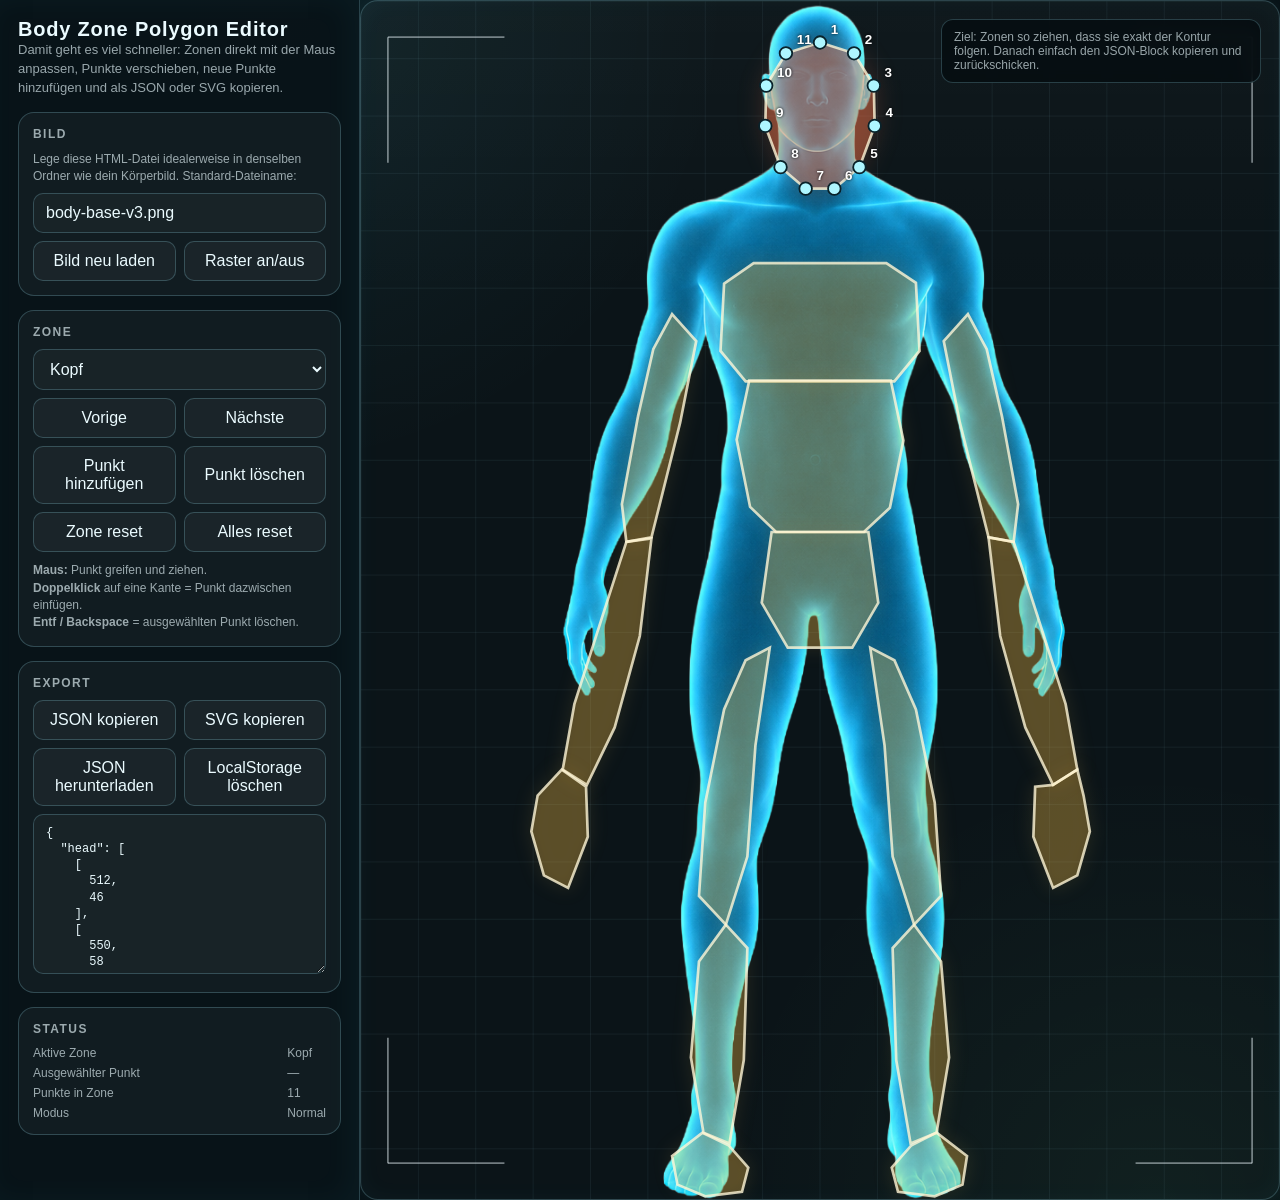
==== Polygon_editor.html @ b87bad2c "Rename Polygon _editor.html to Polygon_editor.html" ====
<!DOCTYPE html>
<html lang="de">
<head>
  <meta charset="UTF-8" />
  <meta name="viewport" content="width=device-width, initial-scale=1.0" />
  <title>Body Zone Polygon Editor</title>
  <style>
    :root {
      --bg: #071014;
      --panel: rgba(9, 19, 24, 0.96);
      --panel-soft: rgba(255,255,255,0.04);
      --line: rgba(160, 235, 255, 0.22);
      --text: #ebfbff;
      --muted: rgba(235, 251, 255, 0.64);
      --accent: #53e6ff;
      --accent-2: #9fffb7;
      --danger: #ff7d7d;
      --zone: rgba(255, 196, 77, 0.28);
      --zone-stroke: rgba(255, 247, 215, 0.8);
      --zone-active: rgba(255, 121, 77, 0.40);
      --handle: #aef6ff;
      --handle-active: #ffffff;
      --font: Inter, Calibri, Arial, sans-serif;
    }
    * { box-sizing: border-box; }
    body {
      margin: 0;
      min-height: 100vh;
      display: grid;
      grid-template-columns: 360px 1fr;
      background:
        radial-gradient(circle at 20% 0%, rgba(83,230,255,0.08), transparent 30%),
        radial-gradient(circle at 90% 100%, rgba(122,255,171,0.05), transparent 26%),
        var(--bg);
      color: var(--text);
      font-family: var(--font);
    }
    .sidebar {
      border-right: 1px solid var(--line);
      background: var(--panel);
      padding: 18px;
      display: flex;
      flex-direction: column;
      gap: 14px;
      box-shadow: inset -10px 0 30px rgba(83,230,255,0.04);
    }
    .title { font-size: 20px; font-weight: 700; letter-spacing: 0.04em; }
    .subtitle { font-size: 13px; color: var(--muted); line-height: 1.45; }
    .block {
      padding: 14px;
      border: 1px solid var(--line);
      border-radius: 16px;
      background: var(--panel-soft);
    }
    .block h3 {
      margin: 0 0 10px;
      font-size: 12px;
      text-transform: uppercase;
      letter-spacing: 0.12em;
      color: var(--muted);
    }
    select, textarea, input, button {
      font: inherit;
    }
    select, textarea, input[type="text"] {
      width: 100%;
      background: rgba(255,255,255,0.03);
      color: var(--text);
      border: 1px solid var(--line);
      border-radius: 10px;
      padding: 10px 12px;
    }
    textarea {
      min-height: 160px;
      resize: vertical;
      font-family: "Courier New", monospace;
      font-size: 12px;
      line-height: 1.35;
    }
    .btn-grid {
      display: grid;
      grid-template-columns: repeat(2, 1fr);
      gap: 8px;
    }
    button {
      background: rgba(255,255,255,0.04);
      color: var(--text);
      border: 1px solid var(--line);
      border-radius: 10px;
      padding: 10px 12px;
      cursor: pointer;
      transition: background .15s ease, transform .15s ease, border-color .15s ease;
    }
    button:hover { background: rgba(83,230,255,0.09); border-color: rgba(160,235,255,0.42); }
    button:active { transform: translateY(1px); }
    button.active { background: rgba(83,230,255,0.14); border-color: rgba(160,235,255,0.55); }
    .small { font-size: 12px; color: var(--muted); line-height: 1.45; }
    .kv { display: grid; grid-template-columns: 1fr auto; gap: 6px 12px; font-size: 12px; color: var(--muted); }
    .stage {
      position: relative;
      min-width: 0;
      display: grid;
      place-items: center;
      overflow: hidden;
    }
    .canvas-wrap {
      width: min(92vw, 920px);
      aspect-ratio: 1024 / 1336;
      border: 1px solid var(--line);
      border-radius: 18px;
      background:
        linear-gradient(180deg, rgba(255,255,255,0.02), transparent 26%),
        rgba(255,255,255,0.02);
      box-shadow:
        0 0 30px rgba(83,230,255,0.08),
        inset 0 0 24px rgba(83,230,255,0.04);
      overflow: hidden;
      position: relative;
    }
    svg { width: 100%; height: 100%; display: block; }
    .grid line {
      stroke: rgba(180,240,255,0.07);
      stroke-width: 1;
    }
    .frame line, .frame path {
      stroke: rgba(240,250,255,0.45);
      stroke-width: 2;
      fill: none;
    }
    .zone {
      fill: var(--zone);
      stroke: var(--zone-stroke);
      stroke-width: 3;
      cursor: pointer;
      transition: fill .15s ease, opacity .15s ease, filter .15s ease;
      filter: drop-shadow(0 0 10px rgba(255,196,77,0.25));
    }
    .zone:hover { opacity: 0.9; }
    .zone.selected {
      fill: var(--zone-active);
      filter: drop-shadow(0 0 14px rgba(255,121,77,0.4));
    }
    .handle {
      fill: var(--handle);
      stroke: #09222a;
      stroke-width: 2;
      cursor: grab;
    }
    .handle.selected { fill: var(--handle-active); stroke: #ffb36b; }
    .handle:active { cursor: grabbing; }
    .handle-index {
      fill: white;
      font-size: 15px;
      font-weight: 700;
      text-shadow: 0 0 3px black;
      pointer-events: none;
    }
    .hint {
      position: absolute;
      right: 18px;
      top: 18px;
      padding: 10px 12px;
      border-radius: 12px;
      border: 1px solid var(--line);
      background: rgba(5,13,16,0.82);
      font-size: 12px;
      color: var(--muted);
      max-width: 320px;
      backdrop-filter: blur(8px);
    }
    @media (max-width: 1100px) {
      body { grid-template-columns: 1fr; }
      .sidebar { border-right: none; border-bottom: 1px solid var(--line); }
      .canvas-wrap { width: min(96vw, 760px); }
    }
  </style>
</head>
<body>
  <aside class="sidebar">
    <div>
      <div class="title">Body Zone Polygon Editor</div>
      <div class="subtitle">
        Damit geht es viel schneller: Zonen direkt mit der Maus anpassen, Punkte verschieben, neue Punkte hinzufügen und als JSON oder SVG kopieren.
      </div>
    </div>

    <div class="block">
      <h3>Bild</h3>
      <div class="small" style="margin-bottom:8px;">Lege diese HTML-Datei idealerweise in denselben Ordner wie dein Körperbild. Standard-Dateiname:</div>
      <input id="imagePathInput" type="text" value="body-base-v3.png" />
      <div class="btn-grid" style="margin-top:8px;">
        <button id="reloadImageBtn">Bild neu laden</button>
        <button id="toggleGridBtn">Raster an/aus</button>
      </div>
    </div>

    <div class="block">
      <h3>Zone</h3>
      <select id="zoneSelect"></select>
      <div class="btn-grid" style="margin-top:8px;">
        <button id="prevZoneBtn">Vorige</button>
        <button id="nextZoneBtn">Nächste</button>
        <button id="addPointBtn">Punkt hinzufügen</button>
        <button id="deletePointBtn">Punkt löschen</button>
        <button id="resetZoneBtn">Zone reset</button>
        <button id="resetAllBtn">Alles reset</button>
      </div>
      <div class="small" style="margin-top:10px;">
        <b>Maus:</b> Punkt greifen und ziehen.<br>
        <b>Doppelklick</b> auf eine Kante = Punkt dazwischen einfügen.<br>
        <b>Entf / Backspace</b> = ausgewählten Punkt löschen.
      </div>
    </div>

    <div class="block">
      <h3>Export</h3>
      <div class="btn-grid" style="margin-bottom:8px;">
        <button id="copyJsonBtn">JSON kopieren</button>
        <button id="copySvgBtn">SVG kopieren</button>
        <button id="downloadJsonBtn">JSON herunterladen</button>
        <button id="clearStorageBtn">LocalStorage löschen</button>
      </div>
      <textarea id="exportOutput" spellcheck="false"></textarea>
    </div>

    <div class="block">
      <h3>Status</h3>
      <div class="kv">
        <div>Aktive Zone</div><div id="statusZone">—</div>
        <div>Ausgewählter Punkt</div><div id="statusPoint">—</div>
        <div>Punkte in Zone</div><div id="statusPointCount">—</div>
        <div>Modus</div><div id="statusMode">Normal</div>
      </div>
    </div>
  </aside>

  <main class="stage">
    <div class="canvas-wrap">
      <svg id="editorSvg" viewBox="0 0 1024 1336" xmlns="http://www.w3.org/2000/svg">
        <defs>
          <filter id="scanGlow" x="-50%" y="-50%" width="200%" height="200%">
            <feGaussianBlur stdDeviation="12" result="blur" />
            <feMerge>
              <feMergeNode in="blur" />
              <feMergeNode in="SourceGraphic" />
            </feMerge>
          </filter>
        </defs>

        <g class="grid" id="gridGroup"></g>
        <image id="bodyImage" href="body-base-v3.png" x="0" y="0" width="1024" height="1336" preserveAspectRatio="xMidYMid meet"/>

        <g class="frame">
          <path d="M30 40 H160" />
          <path d="M30 40 V180" />
          <path d="M994 40 H864" />
          <path d="M994 40 V180" />
          <path d="M30 1296 H160" />
          <path d="M30 1296 V1156" />
          <path d="M994 1296 H864" />
          <path d="M994 1296 V1156" />
        </g>

        <g id="zonesLayer"></g>
        <g id="handlesLayer"></g>
      </svg>
      <div class="hint">
        Ziel: Zonen so ziehen, dass sie exakt der Kontur folgen. Danach einfach den JSON-Block kopieren und zurückschicken.
      </div>
    </div>
  </main>

  <script>
    const STORAGE_KEY = 'bodyZonePolygonEditor_v1';
    const zoneLabels = {
      head: 'Kopf',
      chest: 'Brust',
      abdomen: 'Bauch',
      pelvis: 'Becken',
      leftUpperArm: 'Linker Oberarm',
      leftForearm: 'Linker Unterarm',
      leftHand: 'Linke Hand',
      rightUpperArm: 'Rechter Oberarm',
      rightForearm: 'Rechter Unterarm',
      rightHand: 'Rechte Hand',
      leftThigh: 'Linker Oberschenkel',
      leftLowerLeg: 'Linker Unterschenkel',
      leftFoot: 'Linker Fuß',
      rightThigh: 'Rechter Oberschenkel',
      rightLowerLeg: 'Rechter Unterschenkel',
      rightFoot: 'Rechter Fuß'
    };

    const defaultZones = {
      head: [
        [512, 46],[550, 58],[572, 94],[573, 139],[556, 185],[528, 209],[496, 209],[468, 185],[451, 139],[452, 94],[474, 58]
      ],
      chest: [
        [405, 315],[438, 292],[586, 292],[619, 314],[623, 390],[595, 424],[429, 424],[401, 390]
      ],
      abdomen: [
        [433, 423],[591, 423],[605, 490],[590, 565],[561, 592],[463, 592],[434, 564],[419, 489]
      ],
      pelvis: [
        [458, 592],[566, 592],[577, 671],[548, 721],[476, 721],[447, 671]
      ],
      leftUpperArm: [
        [347, 349],[374, 379],[356, 470],[324, 598],[296, 603],[291, 561],[309, 463],[326, 388]
      ],
      leftForearm: [
        [296, 603],[324, 599],[311, 708],[283, 810],[252, 874],[225, 857],[238, 784],[268, 690]
      ],
      leftHand: [
        [224, 857],[251, 876],[253, 932],[231, 989],[204, 975],[190, 926],[197, 886]
      ],
      rightUpperArm: [
        [677, 349],[698, 388],[715, 463],[733, 561],[728, 603],[700, 598],[668, 470],[650, 379]
      ],
      rightForearm: [
        [700, 598],[728, 603],[756, 690],[786, 784],[799, 857],[772, 874],[741, 810],[713, 708]
      ],
      rightHand: [
        [772, 874],[799, 857],[806, 886],[813, 926],[799, 975],[772, 989],[750, 932],[752, 876]
      ],
      leftThigh: [
        [456, 721],[440, 830],[431, 954],[407, 1030],[377, 998],[384, 894],[405, 790],[429, 735]
      ],
      leftLowerLeg: [
        [407, 1030],[431, 1056],[427, 1181],[411, 1274],[382, 1262],[368, 1178],[377, 1071]
      ],
      leftFoot: [
        [381, 1262],[410, 1276],[432, 1301],[425, 1328],[384, 1333],[353, 1320],[347, 1288]
      ],
      rightThigh: [
        [568, 721],[595, 735],[619, 790],[640, 894],[647, 998],[617, 1030],[593, 954],[584, 830]
      ],
      rightLowerLeg: [
        [617, 1030],[647, 1071],[656, 1178],[642, 1262],[613, 1274],[597, 1181],[593, 1056]
      ],
      rightFoot: [
        [642, 1262],[676, 1288],[671, 1320],[640, 1333],[599, 1328],[592, 1301],[614, 1276]
      ]
    };

    const svg = document.getElementById('editorSvg');
    const zonesLayer = document.getElementById('zonesLayer');
    const handlesLayer = document.getElementById('handlesLayer');
    const zoneSelect = document.getElementById('zoneSelect');
    const exportOutput = document.getElementById('exportOutput');
    const imagePathInput = document.getElementById('imagePathInput');
    const bodyImage = document.getElementById('bodyImage');
    const gridGroup = document.getElementById('gridGroup');

    let zones = loadZones();
    let selectedZone = Object.keys(defaultZones)[0];
    let selectedPointIndex = null;
    let dragging = null;
    let addPointMode = false;
    let showGrid = true;

    function loadZones() {
      try {
        const saved = JSON.parse(localStorage.getItem(STORAGE_KEY) || '{}');
        return mergeWithDefaults(saved);
      } catch {
        return mergeWithDefaults({});
      }
    }

    function mergeWithDefaults(saved) {
      const merged = {};
      for (const [key, points] of Object.entries(defaultZones)) {
        const source = saved[key] && Array.isArray(saved[key]) && saved[key].length >= 3 ? saved[key] : points;
        merged[key] = source.map(p => [Number(p[0]), Number(p[1])]);
      }
      return merged;
    }

    function saveZones() {
      localStorage.setItem(STORAGE_KEY, JSON.stringify(zones));
    }

    function pointsToString(points) {
      return points.map(([x,y]) => `${x},${y}`).join(' ');
    }

    function renderZoneSelect() {
      zoneSelect.innerHTML = Object.keys(defaultZones).map(key =>
        `<option value="${key}">${zoneLabels[key]}</option>`
      ).join('');
      zoneSelect.value = selectedZone;
    }

    function renderGrid() {
      gridGroup.innerHTML = '';
      if (!showGrid) return;
      for (let x = 0; x <= 1024; x += 64) {
        const line = document.createElementNS('http://www.w3.org/2000/svg', 'line');
        line.setAttribute('x1', x); line.setAttribute('y1', 0);
        line.setAttribute('x2', x); line.setAttribute('y2', 1336);
        gridGroup.appendChild(line);
      }
      for (let y = 0; y <= 1336; y += 64) {
        const line = document.createElementNS('http://www.w3.org/2000/svg', 'line');
        line.setAttribute('x1', 0); line.setAttribute('y1', y);
        line.setAttribute('x2', 1024); line.setAttribute('y2', y);
        gridGroup.appendChild(line);
      }
    }

    function renderZones() {
      zonesLayer.innerHTML = '';
      Object.entries(zones).forEach(([key, points]) => {
        const poly = document.createElementNS('http://www.w3.org/2000/svg', 'polygon');
        poly.setAttribute('points', pointsToString(points));
        poly.setAttribute('class', `zone${key === selectedZone ? ' selected' : ''}`);
        poly.dataset.zone = key;
        poly.addEventListener('click', (event) => {
          event.stopPropagation();
          selectedZone = key;
          selectedPointIndex = null;
          addPointMode = false;
          syncButtons();
          renderAll();
        });
        poly.addEventListener('dblclick', (event) => {
          event.stopPropagation();
          const pt = getMousePosition(event);
          insertPointOnNearestEdge(key, pt.x, pt.y);
        });
        zonesLayer.appendChild(poly);
      });
    }

    function renderHandles() {
      handlesLayer.innerHTML = '';
      const points = zones[selectedZone];
      points.forEach(([x,y], index) => {
        const circle = document.createElementNS('http://www.w3.org/2000/svg', 'circle');
        circle.setAttribute('cx', x);
        circle.setAttribute('cy', y);
        circle.setAttribute('r', index === selectedPointIndex ? 9 : 7);
        circle.setAttribute('class', `handle${index === selectedPointIndex ? ' selected' : ''}`);
        circle.dataset.index = index;
        circle.addEventListener('pointerdown', (event) => {
          event.stopPropagation();
          selectedPointIndex = index;
          dragging = { zone: selectedZone, index };
          circle.setPointerCapture(event.pointerId);
          renderAll();
        });
        handlesLayer.appendChild(circle);

        const label = document.createElementNS('http://www.w3.org/2000/svg', 'text');
        label.setAttribute('x', x + 12);
        label.setAttribute('y', y - 10);
        label.setAttribute('class', 'handle-index');
        label.textContent = index + 1;
        handlesLayer.appendChild(label);
      });
    }

    function renderExport() {
      const data = {};
      Object.keys(zones).forEach(key => {
        data[key] = zones[key].map(([x,y]) => [round(x), round(y)]);
      });
      exportOutput.value = JSON.stringify(data, null, 2);
    }

    function renderStatus() {
      document.getElementById('statusZone').textContent = zoneLabels[selectedZone] || selectedZone;
      document.getElementById('statusPoint').textContent = selectedPointIndex === null ? '—' : String(selectedPointIndex + 1);
      document.getElementById('statusPointCount').textContent = String(zones[selectedZone].length);
      document.getElementById('statusMode').textContent = addPointMode ? 'Punkt hinzufügen' : 'Normal';
    }

    function renderAll() {
      renderGrid();
      renderZoneSelect();
      renderZones();
      renderHandles();
      renderExport();
      renderStatus();
      saveZones();
    }

    function getMousePosition(event) {
      const pt = svg.createSVGPoint();
      pt.x = event.clientX;
      pt.y = event.clientY;
      const transformed = pt.matrixTransform(svg.getScreenCTM().inverse());
      return { x: clamp(transformed.x, 0, 1024), y: clamp(transformed.y, 0, 1336) };
    }

    function clamp(value, min, max) {
      return Math.min(Math.max(value, min), max);
    }

    function round(value) {
      return Math.round(value * 100) / 100;
    }

    function distancePointToSegment(px, py, ax, ay, bx, by) {
      const dx = bx - ax;
      const dy = by - ay;
      if (dx === 0 && dy === 0) return Math.hypot(px - ax, py - ay);
      const t = Math.max(0, Math.min(1, ((px - ax) * dx + (py - ay) * dy) / (dx * dx + dy * dy)));
      const cx = ax + t * dx;
      const cy = ay + t * dy;
      return { dist: Math.hypot(px - cx, py - cy), t, x: cx, y: cy };
    }

    function insertPointOnNearestEdge(zoneKey, x, y) {
      const pts = zones[zoneKey];
      let best = { dist: Infinity, insertIndex: pts.length };
      for (let i = 0; i < pts.length; i++) {
        const a = pts[i];
        const b = pts[(i + 1) % pts.length];
        const result = distancePointToSegment(x, y, a[0], a[1], b[0], b[1]);
        if (result.dist < best.dist) {
          best = { dist: result.dist, insertIndex: i + 1, x: result.x, y: result.y };
        }
      }
      pts.splice(best.insertIndex, 0, [x, y]);
      selectedPointIndex = best.insertIndex;
      renderAll();
    }

    function deleteSelectedPoint() {
      const pts = zones[selectedZone];
      if (selectedPointIndex === null || pts.length <= 3) return;
      pts.splice(selectedPointIndex, 1);
      selectedPointIndex = null;
      renderAll();
    }

    function resetSelectedZone() {
      zones[selectedZone] = defaultZones[selectedZone].map(p => [...p]);
      selectedPointIndex = null;
      renderAll();
    }

    function resetAllZones() {
      zones = mergeWithDefaults({});
      selectedPointIndex = null;
      renderAll();
    }

    function syncButtons() {
      document.getElementById('addPointBtn').classList.toggle('active', addPointMode);
    }

    svg.addEventListener('pointermove', (event) => {
      if (!dragging) return;
      const pt = getMousePosition(event);
      zones[dragging.zone][dragging.index] = [pt.x, pt.y];
      selectedPointIndex = dragging.index;
      renderAll();
    });

    svg.addEventListener('pointerup', () => {
      dragging = null;
    });

    svg.addEventListener('pointerleave', () => {
      dragging = null;
    });

    svg.addEventListener('click', (event) => {
      if (!addPointMode) return;
      const pt = getMousePosition(event);
      const pts = zones[selectedZone];
      if (selectedPointIndex === null) {
        pts.push([pt.x, pt.y]);
        selectedPointIndex = pts.length - 1;
      } else {
        pts.splice(selectedPointIndex + 1, 0, [pt.x, pt.y]);
        selectedPointIndex += 1;
      }
      addPointMode = false;
      syncButtons();
      renderAll();
    });

    zoneSelect.addEventListener('change', (event) => {
      selectedZone = event.target.value;
      selectedPointIndex = null;
      renderAll();
    });

    document.getElementById('prevZoneBtn').addEventListener('click', () => {
      const keys = Object.keys(defaultZones);
      const idx = keys.indexOf(selectedZone);
      selectedZone = keys[(idx - 1 + keys.length) % keys.length];
      selectedPointIndex = null;
      renderAll();
    });

    document.getElementById('nextZoneBtn').addEventListener('click', () => {
      const keys = Object.keys(defaultZones);
      const idx = keys.indexOf(selectedZone);
      selectedZone = keys[(idx + 1) % keys.length];
      selectedPointIndex = null;
      renderAll();
    });

    document.getElementById('addPointBtn').addEventListener('click', () => {
      addPointMode = !addPointMode;
      syncButtons();
      renderStatus();
    });

    document.getElementById('deletePointBtn').addEventListener('click', deleteSelectedPoint);
    document.getElementById('resetZoneBtn').addEventListener('click', resetSelectedZone);
    document.getElementById('resetAllBtn').addEventListener('click', resetAllZones);

    document.getElementById('copyJsonBtn').addEventListener('click', async () => {
      renderExport();
      await navigator.clipboard.writeText(exportOutput.value);
    });

    document.getElementById('copySvgBtn').addEventListener('click', async () => {
      const svgCode = Object.keys(zones).map(key => {
        return `<polygon id="zone-${key}" class="body-zone" points="${zones[key].map(([x,y]) => `${round(x)},${round(y)}`).join(' ')}" />`;
      }).join('\n');
      exportOutput.value = svgCode;
      await navigator.clipboard.writeText(svgCode);
    });

    document.getElementById('downloadJsonBtn').addEventListener('click', () => {
      const blob = new Blob([exportOutput.value], { type: 'application/json' });
      const url = URL.createObjectURL(blob);
      const a = document.createElement('a');
      a.href = url;
      a.download = 'body-zone-polygons.json';
      a.click();
      URL.revokeObjectURL(url);
    });

    document.getElementById('clearStorageBtn').addEventListener('click', () => {
      localStorage.removeItem(STORAGE_KEY);
      zones = mergeWithDefaults({});
      selectedPointIndex = null;
      renderAll();
    });

    document.getElementById('reloadImageBtn').addEventListener('click', () => {
      bodyImage.setAttribute('href', imagePathInput.value.trim() || 'body-base-v3.png');
    });

    document.getElementById('toggleGridBtn').addEventListener('click', () => {
      showGrid = !showGrid;
      renderGrid();
    });

    imagePathInput.addEventListener('change', () => {
      bodyImage.setAttribute('href', imagePathInput.value.trim() || 'body-base-v3.png');
    });

    document.addEventListener('keydown', (event) => {
      if (event.key === 'Delete' || event.key === 'Backspace') {
        if (document.activeElement === exportOutput || document.activeElement === imagePathInput) return;
        event.preventDefault();
        deleteSelectedPoint();
      }
      if (event.key === 'Escape') {
        addPointMode = false;
        selectedPointIndex = null;
        syncButtons();
        renderAll();
      }
    });

    renderAll();
    syncButtons();
  </script>
</body>
</html>
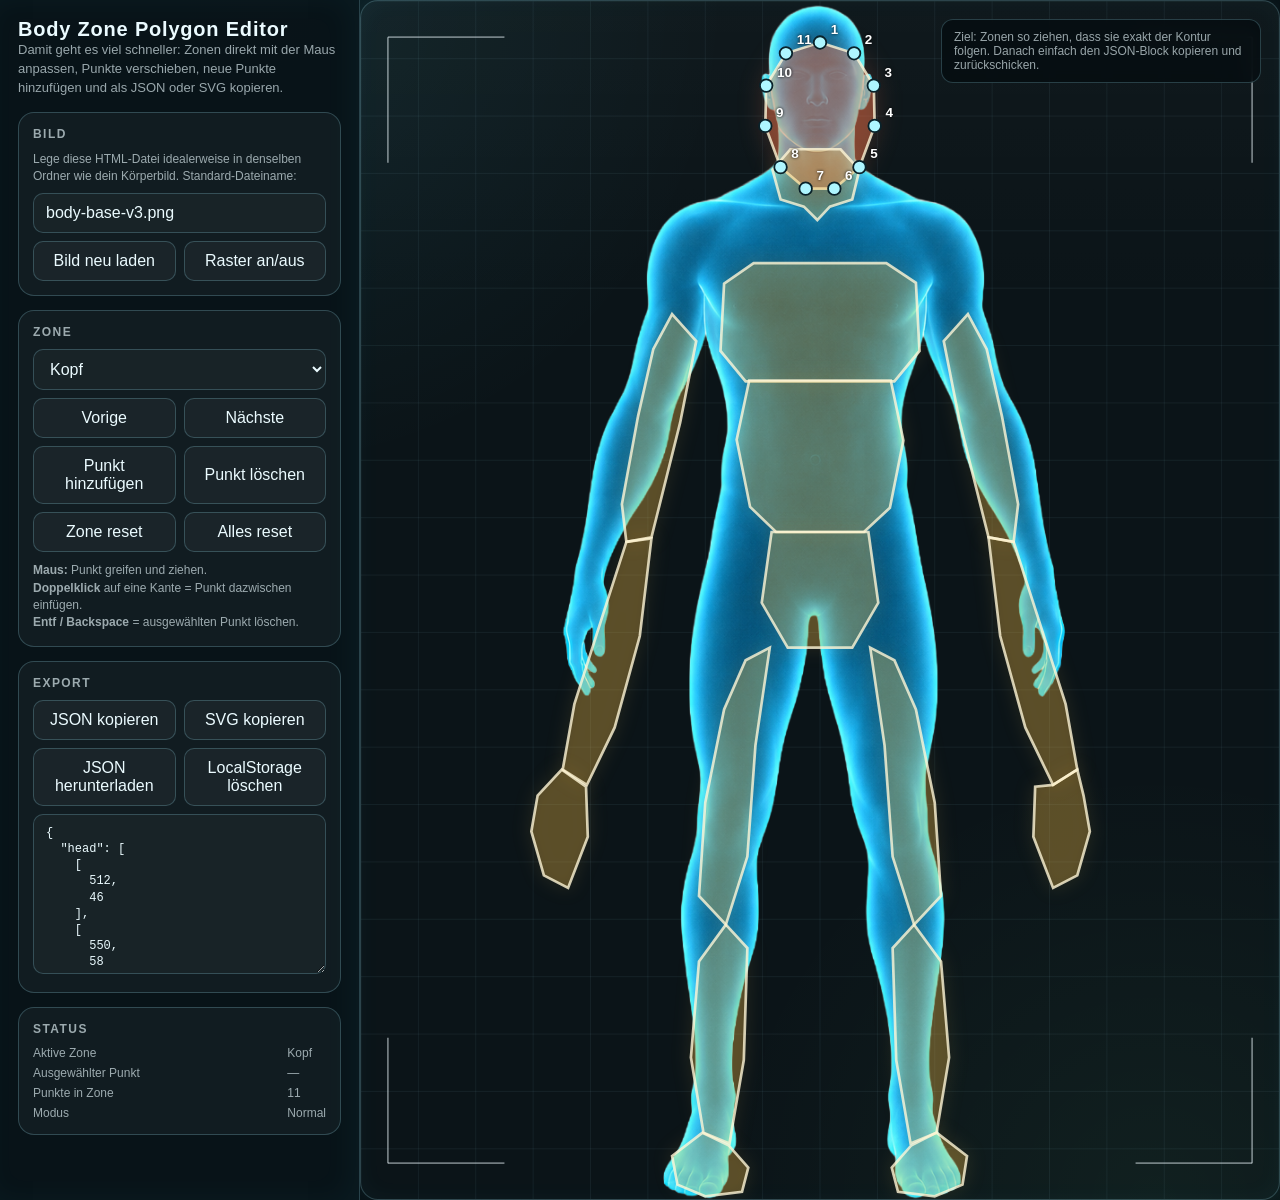
==== commit d1103fda: "Update Polygon_editor.html" ====
--- a/Polygon_editor.html
+++ b/Polygon_editor.html
@@ -295,6 +295,17 @@
       head: [
         [512, 46],[550, 58],[572, 94],[573, 139],[556, 185],[528, 209],[496, 209],[468, 185],[451, 139],[452, 94],[474, 58]
       ],
+      "neck": [
+  [479, 165],
+  [535, 165],
+  [556, 188],
+  [548, 221],
+  [523, 229],
+  [509, 244],
+  [494, 229],
+  [468, 221],
+  [459, 188]
+],
       chest: [
         [405, 315],[438, 292],[586, 292],[619, 314],[623, 390],[595, 424],[429, 424],[401, 390]
       ],
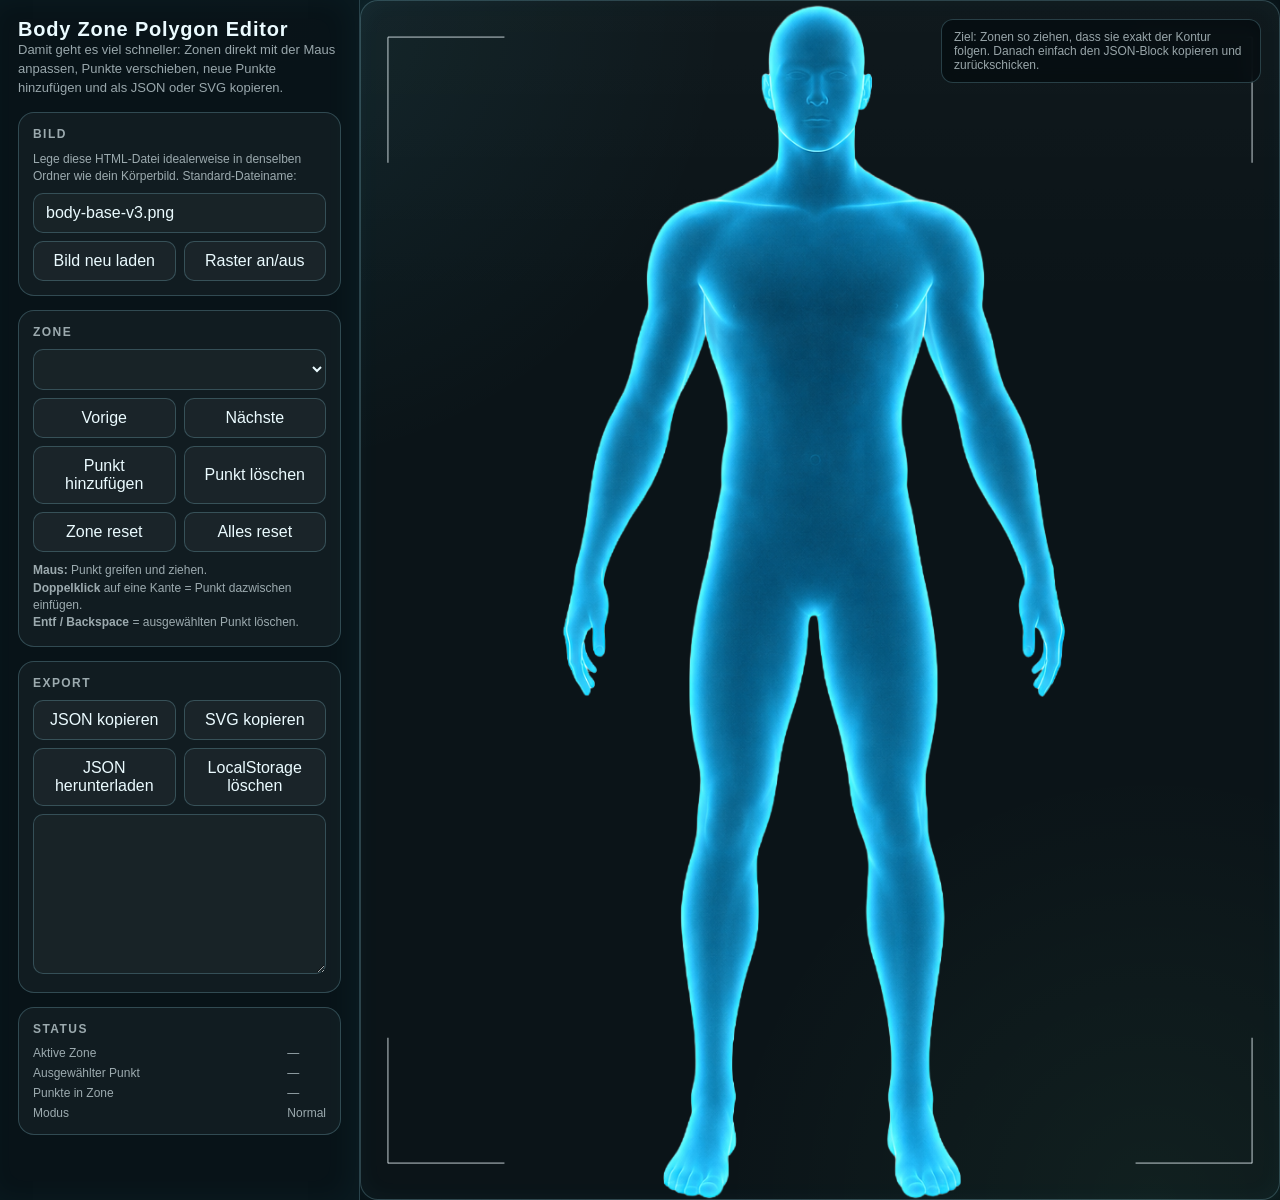
==== commit 25f7d441: "Update fmt.Println message from 'Hello' to 'Goodbye'" ====
--- a/Polygon_editor.html
+++ b/Polygon_editor.html
@@ -292,65 +292,2690 @@
     };
 
     const defaultZones = {
-      head: [
-        [512, 46],[550, 58],[572, 94],[573, 139],[556, 185],[528, 209],[496, 209],[468, 185],[451, 139],[452, 94],[474, 58]
-      ],
-      "neck": [
-  [479, 165],
-  [535, 165],
-  [556, 188],
-  [548, 221],
-  [523, 229],
-  [509, 244],
-  [494, 229],
-  [468, 221],
-  [459, 188]
-],
-      chest: [
-        [405, 315],[438, 292],[586, 292],[619, 314],[623, 390],[595, 424],[429, 424],[401, 390]
-      ],
-      abdomen: [
-        [433, 423],[591, 423],[605, 490],[590, 565],[561, 592],[463, 592],[434, 564],[419, 489]
-      ],
-      pelvis: [
-        [458, 592],[566, 592],[577, 671],[548, 721],[476, 721],[447, 671]
-      ],
-      leftUpperArm: [
-        [347, 349],[374, 379],[356, 470],[324, 598],[296, 603],[291, 561],[309, 463],[326, 388]
-      ],
-      leftForearm: [
-        [296, 603],[324, 599],[311, 708],[283, 810],[252, 874],[225, 857],[238, 784],[268, 690]
-      ],
-      leftHand: [
-        [224, 857],[251, 876],[253, 932],[231, 989],[204, 975],[190, 926],[197, 886]
-      ],
-      rightUpperArm: [
-        [677, 349],[698, 388],[715, 463],[733, 561],[728, 603],[700, 598],[668, 470],[650, 379]
-      ],
-      rightForearm: [
-        [700, 598],[728, 603],[756, 690],[786, 784],[799, 857],[772, 874],[741, 810],[713, 708]
-      ],
-      rightHand: [
-        [772, 874],[799, 857],[806, 886],[813, 926],[799, 975],[772, 989],[750, 932],[752, 876]
-      ],
-      leftThigh: [
-        [456, 721],[440, 830],[431, 954],[407, 1030],[377, 998],[384, 894],[405, 790],[429, 735]
-      ],
-      leftLowerLeg: [
-        [407, 1030],[431, 1056],[427, 1181],[411, 1274],[382, 1262],[368, 1178],[377, 1071]
-      ],
-      leftFoot: [
-        [381, 1262],[410, 1276],[432, 1301],[425, 1328],[384, 1333],[353, 1320],[347, 1288]
-      ],
-      rightThigh: [
-        [568, 721],[595, 735],[619, 790],[640, 894],[647, 998],[617, 1030],[593, 954],[584, 830]
-      ],
-      rightLowerLeg: [
-        [617, 1030],[647, 1071],[656, 1178],[642, 1262],[613, 1274],[597, 1181],[593, 1056]
-      ],
-      rightFoot: [
-        [642, 1262],[676, 1288],[671, 1320],[640, 1333],[599, 1328],[592, 1301],[614, 1276]
-      ]
+      {
+  "head": [
+    [
+      514.0,
+      7.77
+    ],
+    [
+      528.57,
+      11.1
+    ],
+    [
+      538.38,
+      16.17
+    ],
+    [
+      548.78,
+      25.74
+    ],
+    [
+      554.5,
+      35.39
+    ],
+    [
+      558.67,
+      50.37
+    ],
+    [
+      560.63,
+      63.12
+    ],
+    [
+      561.46,
+      80.59
+    ],
+    [
+      561.14,
+      93.18
+    ],
+    [
+      559.47,
+      107.75
+    ],
+    [
+      557.02,
+      119.36
+    ],
+    [
+      552.44,
+      134.34
+    ],
+    [
+      546.23,
+      144.96
+    ],
+    [
+      534.99,
+      157.03
+    ],
+    [
+      525.84,
+      163.24
+    ],
+    [
+      513.77,
+      166.99
+    ],
+    [
+      504.12,
+      166.83
+    ],
+    [
+      491.64,
+      162.66
+    ],
+    [
+      482.97,
+      157.76
+    ],
+    [
+      473.4,
+      149.44
+    ],
+    [
+      467.68,
+      140.94
+    ],
+    [
+      462.69,
+      127.62
+    ],
+    [
+      459.75,
+      116.5
+    ],
+    [
+      457.25,
+      101.52
+    ],
+    [
+      456.27,
+      89.25
+    ],
+    [
+      456.27,
+      73.03
+    ],
+    [
+      456.92,
+      61.58
+    ],
+    [
+      458.59,
+      48.69
+    ],
+    [
+      460.87,
+      40.51
+    ],
+    [
+      465.04,
+      32.61
+    ],
+    [
+      469.94,
+      26.39
+    ],
+    [
+      478.26,
+      18.49
+    ],
+    [
+      487.41,
+      13.42
+    ],
+    [
+      502.39,
+      8.42
+    ]
+  ],
+  "neck": [
+    [
+      492.83,
+      162.75
+    ],
+    [
+      505.31,
+      166.74
+    ],
+    [
+      515.52,
+      166.55
+    ],
+    [
+      529.0,
+      162.05
+    ],
+    [
+      538.03,
+      156.56
+    ],
+    [
+      547.52,
+      147.07
+    ],
+    [
+      550.86,
+      148.83
+    ],
+    [
+      549.85,
+      162.82
+    ],
+    [
+      550.44,
+      171.65
+    ],
+    [
+      552.94,
+      180.14
+    ],
+    [
+      561.18,
+      187.99
+    ],
+    [
+      579.67,
+      199.48
+    ],
+    [
+      594.98,
+      208.31
+    ],
+    [
+      615.45,
+      219.3
+    ],
+    [
+      610.74,
+      224.6
+    ],
+    [
+      578.28,
+      227.1
+    ],
+    [
+      557.67,
+      228.67
+    ],
+    [
+      537.69,
+      230.16
+    ],
+    [
+      525.26,
+      233.67
+    ],
+    [
+      513.58,
+      241.08
+    ],
+    [
+      505.74,
+      241.48
+    ],
+    [
+      497.42,
+      235.06
+    ],
+    [
+      486.7,
+      230.97
+    ],
+    [
+      467.72,
+      226.97
+    ],
+    [
+      456.34,
+      226.58
+    ],
+    [
+      446.35,
+      229.57
+    ],
+    [
+      431.44,
+      228.98
+    ],
+    [
+      403.46,
+      224.49
+    ],
+    [
+      405.42,
+      215.85
+    ],
+    [
+      438.39,
+      198.38
+    ],
+    [
+      454.87,
+      187.78
+    ],
+    [
+      463.87,
+      178.29
+    ],
+    [
+      467.2,
+      168.48
+    ],
+    [
+      466.71,
+      152.99
+    ],
+    [
+      471.22,
+      150.05
+    ],
+    [
+      483.21,
+      158.04
+    ]
+  ],
+  "chest": [
+    [
+      614.75,
+      261.61
+    ],
+    [
+      624.75,
+      277.43
+    ],
+    [
+      630.96,
+      288.87
+    ],
+    [
+      636.78,
+      302.19
+    ],
+    [
+      637.44,
+      312.32
+    ],
+    [
+      633.27,
+      324.81
+    ],
+    [
+      630.17,
+      340.17
+    ],
+    [
+      626.42,
+      366.81
+    ],
+    [
+      615.47,
+      375.8
+    ],
+    [
+      591.33,
+      372.05
+    ],
+    [
+      576.13,
+      369.6
+    ],
+    [
+      561.56,
+      367.1
+    ],
+    [
+      549.79,
+      363.34
+    ],
+    [
+      534.4,
+      356.27
+    ],
+    [
+      521.32,
+      353.49
+    ],
+    [
+      503.42,
+      353.49
+    ],
+    [
+      489.03,
+      355.12
+    ],
+    [
+      470.31,
+      359.29
+    ],
+    [
+      456.57,
+      362.23
+    ],
+    [
+      440.35,
+      365.56
+    ],
+    [
+      422.69,
+      367.85
+    ],
+    [
+      393.98,
+      370.35
+    ],
+    [
+      382.7,
+      364.14
+    ],
+    [
+      382.7,
+      345.82
+    ],
+    [
+      381.23,
+      334.05
+    ],
+    [
+      377.48,
+      322.4
+    ],
+    [
+      376.01,
+      311.77
+    ],
+    [
+      376.01,
+      296.38
+    ],
+    [
+      379.12,
+      284.28
+    ],
+    [
+      387.02,
+      268.88
+    ],
+    [
+      397.0,
+      256.78
+    ],
+    [
+      414.47,
+      241.39
+    ],
+    [
+      429.84,
+      233.54
+    ],
+    [
+      451.48,
+      228.96
+    ],
+    [
+      466.85,
+      228.31
+    ],
+    [
+      484.32,
+      231.22
+    ],
+    [
+      494.95,
+      235.15
+    ],
+    [
+      504.52,
+      242.22
+    ],
+    [
+      513.02,
+      241.73
+    ],
+    [
+      525.09,
+      233.41
+    ],
+    [
+      536.86,
+      229.48
+    ],
+    [
+      554.76,
+      227.82
+    ],
+    [
+      567.67,
+      229.12
+    ],
+    [
+      582.65,
+      234.12
+    ],
+    [
+      593.44,
+      240.33
+    ],
+    [
+      605.93,
+      251.15
+    ]
+  ],
+  "abdomen": [
+    [
+      396.46,
+      373.16
+    ],
+    [
+      423.93,
+      370.24
+    ],
+    [
+      440.77,
+      367.96
+    ],
+    [
+      456.16,
+      365.04
+    ],
+    [
+      469.57,
+      362.26
+    ],
+    [
+      488.29,
+      358.1
+    ],
+    [
+      502.84,
+      356.46
+    ],
+    [
+      521.16,
+      356.46
+    ],
+    [
+      534.07,
+      359.08
+    ],
+    [
+      548.64,
+      365.73
+    ],
+    [
+      561.06,
+      369.5
+    ],
+    [
+      578.12,
+      372.41
+    ],
+    [
+      593.49,
+      375.03
+    ],
+    [
+      615.54,
+      378.77
+    ],
+    [
+      619.63,
+      395.77
+    ],
+    [
+      607.98,
+      435.31
+    ],
+    [
+      603.07,
+      455.58
+    ],
+    [
+      602.25,
+      467.65
+    ],
+    [
+      603.23,
+      478.77
+    ],
+    [
+      606.55,
+      494.99
+    ],
+    [
+      607.86,
+      508.4
+    ],
+    [
+      607.86,
+      526.29
+    ],
+    [
+      562.58,
+      532.83
+    ],
+    [
+      447.3,
+      531.58
+    ],
+    [
+      402.35,
+      526.35
+    ],
+    [
+      403.18,
+      514.28
+    ],
+    [
+      404.65,
+      504.15
+    ],
+    [
+      407.57,
+      490.41
+    ],
+    [
+      408.87,
+      478.15
+    ],
+    [
+      409.29,
+      460.68
+    ],
+    [
+      404.22,
+      436.32
+    ],
+    [
+      390.9,
+      391.79
+    ]
+  ],
+  "pelvis": [
+    [
+      447.14,
+      532.91
+    ],
+    [
+      562.0,
+      533.74
+    ],
+    [
+      608.43,
+      541.75
+    ],
+    [
+      611.75,
+      561.31
+    ],
+    [
+      616.33,
+      585.67
+    ],
+    [
+      624.65,
+      628.11
+    ],
+    [
+      601.11,
+      653.13
+    ],
+    [
+      532.87,
+      674.35
+    ],
+    [
+      478.92,
+      674.19
+    ],
+    [
+      409.84,
+      652.55
+    ],
+    [
+      385.97,
+      628.19
+    ],
+    [
+      394.29,
+      587.83
+    ],
+    [
+      398.54,
+      563.3
+    ],
+    [
+      401.04,
+      541.25
+    ]
+  ],
+  "leftUpperArm": [
+    [
+      438.73,
+      229.96
+    ],
+    [
+      426.24,
+      233.29
+    ],
+    [
+      413.82,
+      240.81
+    ],
+    [
+      394.68,
+      256.62
+    ],
+    [
+      384.22,
+      269.04
+    ],
+    [
+      376.72,
+      284.86
+    ],
+    [
+      373.78,
+      298.1
+    ],
+    [
+      373.78,
+      315.99
+    ],
+    [
+      375.74,
+      326.78
+    ],
+    [
+      380.74,
+      336.36
+    ],
+    [
+      382.86,
+      347.48
+    ],
+    [
+      383.28,
+      366.2
+    ],
+    [
+      381.15,
+      380.26
+    ],
+    [
+      375.33,
+      397.32
+    ],
+    [
+      369.44,
+      411.54
+    ],
+    [
+      360.29,
+      430.69
+    ],
+    [
+      354.56,
+      442.62
+    ],
+    [
+      349.16,
+      453.86
+    ],
+    [
+      341.47,
+      457.62
+    ],
+    [
+      327.32,
+      455.95
+    ],
+    [
+      319.8,
+      453.17
+    ],
+    [
+      314.81,
+      447.77
+    ],
+    [
+      309.74,
+      440.41
+    ],
+    [
+      301.84,
+      427.09
+    ],
+    [
+      300.36,
+      415.65
+    ],
+    [
+      304.53,
+      399.83
+    ],
+    [
+      307.79,
+      387.08
+    ],
+    [
+      311.96,
+      370.44
+    ],
+    [
+      315.22,
+      359.65
+    ],
+    [
+      319.39,
+      348.82
+    ],
+    [
+      321.02,
+      338.85
+    ],
+    [
+      321.02,
+      324.29
+    ],
+    [
+      320.86,
+      313.5
+    ],
+    [
+      320.44,
+      300.6
+    ],
+    [
+      321.59,
+      290.46
+    ],
+    [
+      324.91,
+      277.56
+    ],
+    [
+      329.16,
+      267.42
+    ],
+    [
+      336.66,
+      254.53
+    ],
+    [
+      344.18,
+      245.37
+    ],
+    [
+      355.83,
+      234.97
+    ],
+    [
+      366.95,
+      228.43
+    ],
+    [
+      383.59,
+      222.18
+    ],
+    [
+      401.9,
+      221.69
+    ],
+    [
+      431.86,
+      226.69
+    ]
+  ],
+  "leftForearm": [
+    [
+      301.18,
+      425.11
+    ],
+    [
+      307.43,
+      437.18
+    ],
+    [
+      312.33,
+      445.03
+    ],
+    [
+      318.57,
+      452.93
+    ],
+    [
+      326.58,
+      456.69
+    ],
+    [
+      340.73,
+      458.36
+    ],
+    [
+      345.15,
+      465.22
+    ],
+    [
+      342.23,
+      481.04
+    ],
+    [
+      339.78,
+      492.64
+    ],
+    [
+      336.45,
+      506.38
+    ],
+    [
+      332.69,
+      517.33
+    ],
+    [
+      326.44,
+      531.48
+    ],
+    [
+      320.89,
+      542.11
+    ],
+    [
+      312.98,
+      555.01
+    ],
+    [
+      306.61,
+      565.8
+    ],
+    [
+      298.28,
+      580.36
+    ],
+    [
+      292.23,
+      590.33
+    ],
+    [
+      285.16,
+      601.15
+    ],
+    [
+      279.6,
+      614.07
+    ],
+    [
+      272.53,
+      636.12
+    ],
+    [
+      263.05,
+      641.52
+    ],
+    [
+      245.98,
+      633.2
+    ],
+    [
+      240.75,
+      624.7
+    ],
+    [
+      244.5,
+      611.38
+    ],
+    [
+      247.44,
+      599.45
+    ],
+    [
+      251.19,
+      582.38
+    ],
+    [
+      253.48,
+      567.83
+    ],
+    [
+      255.55,
+      547.86
+    ],
+    [
+      258.0,
+      532.33
+    ],
+    [
+      262.17,
+      512.77
+    ],
+    [
+      266.42,
+      498.06
+    ],
+    [
+      273.07,
+      480.16
+    ],
+    [
+      277.82,
+      468.23
+    ],
+    [
+      283.22,
+      455.74
+    ],
+    [
+      288.29,
+      444.14
+    ],
+    [
+      295.79,
+      427.07
+    ]
+  ],
+  "leftHand": [
+    [
+      244.18,
+      634.77
+    ],
+    [
+      265.59,
+      644.41
+    ],
+    [
+      270.58,
+      648.78
+    ],
+    [
+      274.86,
+      661.61
+    ],
+    [
+      275.59,
+      667.54
+    ],
+    [
+      275.05,
+      685.2
+    ],
+    [
+      274.43,
+      690.71
+    ],
+    [
+      271.75,
+      701.41
+    ],
+    [
+      271.34,
+      706.3
+    ],
+    [
+      271.88,
+      720.75
+    ],
+    [
+      271.36,
+      724.5
+    ],
+    [
+      268.14,
+      729.31
+    ],
+    [
+      266.58,
+      729.73
+    ],
+    [
+      261.77,
+      727.05
+    ],
+    [
+      260.62,
+      724.66
+    ],
+    [
+      259.55,
+      715.03
+    ],
+    [
+      259.13,
+      710.87
+    ],
+    [
+      258.07,
+      699.1
+    ],
+    [
+      256.61,
+      698.79
+    ],
+    [
+      250.19,
+      708.95
+    ],
+    [
+      249.25,
+      713.74
+    ],
+    [
+      250.86,
+      728.18
+    ],
+    [
+      252.63,
+      732.97
+    ],
+    [
+      260.11,
+      743.13
+    ],
+    [
+      261.15,
+      745.63
+    ],
+    [
+      259.02,
+      748.3
+    ],
+    [
+      257.77,
+      748.09
+    ],
+    [
+      253.49,
+      744.35
+    ],
+    [
+      253.08,
+      745.18
+    ],
+    [
+      255.21,
+      753.21
+    ],
+    [
+      256.15,
+      755.39
+    ],
+    [
+      258.82,
+      758.61
+    ],
+    [
+      259.34,
+      759.85
+    ],
+    [
+      259.34,
+      763.07
+    ],
+    [
+      258.4,
+      765.25
+    ],
+    [
+      253.6,
+      773.27
+    ],
+    [
+      251.2,
+      773.17
+    ],
+    [
+      243.71,
+      764.6
+    ],
+    [
+      241.63,
+      760.96
+    ],
+    [
+      238.41,
+      750.8
+    ],
+    [
+      236.85,
+      746.95
+    ],
+    [
+      232.05,
+      737.32
+    ],
+    [
+      230.28,
+      730.66
+    ],
+    [
+      225.99,
+      706.06
+    ],
+    [
+      227.24,
+      691.7
+    ],
+    [
+      237.94,
+      642.47
+    ]
+  ],
+  "rightUpperArm": [
+    [
+      639.08,
+      224.58
+    ],
+    [
+      656.15,
+      231.23
+    ],
+    [
+      666.61,
+      237.61
+    ],
+    [
+      676.18,
+      247.18
+    ],
+    [
+      681.74,
+      254.21
+    ],
+    [
+      686.32,
+      262.54
+    ],
+    [
+      689.43,
+      270.88
+    ],
+    [
+      692.75,
+      283.77
+    ],
+    [
+      694.22,
+      295.05
+    ],
+    [
+      694.64,
+      310.87
+    ],
+    [
+      694.64,
+      323.46
+    ],
+    [
+      694.22,
+      339.68
+    ],
+    [
+      695.2,
+      348.84
+    ],
+    [
+      698.12,
+      355.91
+    ],
+    [
+      700.24,
+      363.27
+    ],
+    [
+      702.74,
+      374.92
+    ],
+    [
+      705.19,
+      386.37
+    ],
+    [
+      708.94,
+      403.84
+    ],
+    [
+      712.54,
+      415.78
+    ],
+    [
+      717.94,
+      428.68
+    ],
+    [
+      717.45,
+      438.65
+    ],
+    [
+      710.8,
+      451.14
+    ],
+    [
+      704.09,
+      457.84
+    ],
+    [
+      693.69,
+      462.41
+    ],
+    [
+      683.72,
+      461.92
+    ],
+    [
+      668.74,
+      456.1
+    ],
+    [
+      660.07,
+      448.42
+    ],
+    [
+      653.0,
+      434.68
+    ],
+    [
+      647.77,
+      424.06
+    ],
+    [
+      641.52,
+      410.74
+    ],
+    [
+      636.45,
+      398.48
+    ],
+    [
+      629.8,
+      380.59
+    ],
+    [
+      628.16,
+      363.75
+    ],
+    [
+      630.66,
+      338.78
+    ],
+    [
+      633.6,
+      323.74
+    ],
+    [
+      638.6,
+      310.42
+    ],
+    [
+      638.27,
+      300.12
+    ],
+    [
+      632.44,
+      287.22
+    ],
+    [
+      626.72,
+      276.59
+    ],
+    [
+      617.98,
+      262.45
+    ],
+    [
+      609.81,
+      252.47
+    ],
+    [
+      597.74,
+      241.24
+    ],
+    [
+      586.79,
+      234.53
+    ],
+    [
+      570.97,
+      228.71
+    ],
+    [
+      579.64,
+      225.44
+    ],
+    [
+      617.5,
+      222.94
+    ]
+  ],
+  "rightForearm": [
+    [
+      668.9,
+      457.0
+    ],
+    [
+      684.3,
+      463.25
+    ],
+    [
+      694.76,
+      463.41
+    ],
+    [
+      706.0,
+      457.59
+    ],
+    [
+      712.54,
+      450.56
+    ],
+    [
+      717.94,
+      438.49
+    ],
+    [
+      723.34,
+      439.8
+    ],
+    [
+      731.66,
+      455.19
+    ],
+    [
+      737.38,
+      467.12
+    ],
+    [
+      743.63,
+      482.11
+    ],
+    [
+      747.55,
+      495.35
+    ],
+    [
+      751.3,
+      514.07
+    ],
+    [
+      753.75,
+      528.62
+    ],
+    [
+      756.24,
+      546.94
+    ],
+    [
+      758.04,
+      561.49
+    ],
+    [
+      760.12,
+      580.21
+    ],
+    [
+      761.76,
+      593.13
+    ],
+    [
+      763.84,
+      607.28
+    ],
+    [
+      766.46,
+      617.91
+    ],
+    [
+      771.03,
+      630.8
+    ],
+    [
+      765.47,
+      638.0
+    ],
+    [
+      746.75,
+      643.4
+    ],
+    [
+      737.92,
+      639.48
+    ],
+    [
+      734.17,
+      624.09
+    ],
+    [
+      730.08,
+      612.32
+    ],
+    [
+      723.43,
+      597.75
+    ],
+    [
+      717.7,
+      587.29
+    ],
+    [
+      709.8,
+      575.22
+    ],
+    [
+      703.26,
+      564.92
+    ],
+    [
+      694.52,
+      550.77
+    ],
+    [
+      688.31,
+      538.51
+    ],
+    [
+      681.24,
+      521.45
+    ],
+    [
+      676.33,
+      508.54
+    ],
+    [
+      670.93,
+      492.72
+    ],
+    [
+      667.49,
+      479.48
+    ],
+    [
+      664.16,
+      461.58
+    ]
+  ],
+  "rightHand": [
+    [
+      744.07,
+      644.28
+    ],
+    [
+      768.15,
+      637.87
+    ],
+    [
+      773.66,
+      641.61
+    ],
+    [
+      777.95,
+      667.29
+    ],
+    [
+      779.72,
+      676.23
+    ],
+    [
+      784.52,
+      696.57
+    ],
+    [
+      784.84,
+      705.72
+    ],
+    [
+      781.62,
+      732.48
+    ],
+    [
+      780.17,
+      739.66
+    ],
+    [
+      775.89,
+      749.82
+    ],
+    [
+      772.98,
+      755.13
+    ],
+    [
+      762.28,
+      772.25
+    ],
+    [
+      759.37,
+      774.23
+    ],
+    [
+      755.08,
+      767.27
+    ],
+    [
+      753.73,
+      765.4
+    ],
+    [
+      751.06,
+      762.72
+    ],
+    [
+      752.1,
+      759.91
+    ],
+    [
+      760.12,
+      748.14
+    ],
+    [
+      761.68,
+      744.91
+    ],
+    [
+      761.68,
+      740.1
+    ],
+    [
+      760.33,
+      740.51
+    ],
+    [
+      753.37,
+      747.47
+    ],
+    [
+      751.4,
+      748.51
+    ],
+    [
+      748.18,
+      746.91
+    ],
+    [
+      749.02,
+      744.94
+    ],
+    [
+      756.51,
+      736.37
+    ],
+    [
+      758.59,
+      733.36
+    ],
+    [
+      761.81,
+      726.4
+    ],
+    [
+      762.22,
+      722.66
+    ],
+    [
+      761.15,
+      710.34
+    ],
+    [
+      759.9,
+      706.49
+    ],
+    [
+      754.55,
+      699.01
+    ],
+    [
+      753.09,
+      701.5
+    ],
+    [
+      750.96,
+      721.84
+    ],
+    [
+      749.81,
+      726.52
+    ],
+    [
+      746.07,
+      730.26
+    ],
+    [
+      744.61,
+      730.26
+    ],
+    [
+      740.86,
+      726.52
+    ],
+    [
+      740.24,
+      723.81
+    ],
+    [
+      740.77,
+      713.65
+    ],
+    [
+      740.88,
+      709.8
+    ],
+    [
+      740.88,
+      700.16
+    ],
+    [
+      740.36,
+      696.63
+    ],
+    [
+      737.68,
+      688.06
+    ],
+    [
+      736.95,
+      684.53
+    ],
+    [
+      735.88,
+      674.9
+    ],
+    [
+      735.88,
+      670.84
+    ],
+    [
+      736.95,
+      659.61
+    ],
+    [
+      737.47,
+      655.76
+    ],
+    [
+      739.08,
+      647.19
+    ]
+  ],
+  "leftThigh": [
+    [
+      504.26,
+      683.24
+    ],
+    [
+      499.68,
+      690.31
+    ],
+    [
+      497.72,
+      700.45
+    ],
+    [
+      497.3,
+      719.17
+    ],
+    [
+      494.52,
+      737.81
+    ],
+    [
+      487.87,
+      766.53
+    ],
+    [
+      482.31,
+      785.98
+    ],
+    [
+      474.81,
+      806.79
+    ],
+    [
+      470.4,
+      823.63
+    ],
+    [
+      466.65,
+      845.68
+    ],
+    [
+      464.2,
+      861.87
+    ],
+    [
+      461.71,
+      881.01
+    ],
+    [
+      459.58,
+      893.76
+    ],
+    [
+      456.67,
+      907.08
+    ],
+    [
+      453.56,
+      917.21
+    ],
+    [
+      448.57,
+      929.7
+    ],
+    [
+      443.67,
+      929.04
+    ],
+    [
+      436.17,
+      914.9
+    ],
+    [
+      430.78,
+      905.91
+    ],
+    [
+      424.53,
+      897.16
+    ],
+    [
+      418.16,
+      892.26
+    ],
+    [
+      408.17,
+      888.51
+    ],
+    [
+      400.82,
+      888.67
+    ],
+    [
+      392.07,
+      892.84
+    ],
+    [
+      386.19,
+      894.47
+    ],
+    [
+      379.95,
+      894.47
+    ],
+    [
+      377.83,
+      886.79
+    ],
+    [
+      378.65,
+      867.23
+    ],
+    [
+      377.35,
+      854.15
+    ],
+    [
+      373.18,
+      840.42
+    ],
+    [
+      370.41,
+      822.92
+    ],
+    [
+      367.49,
+      792.13
+    ],
+    [
+      366.68,
+      770.22
+    ],
+    [
+      367.51,
+      745.26
+    ],
+    [
+      368.82,
+      724.5
+    ],
+    [
+      371.32,
+      696.61
+    ],
+    [
+      374.43,
+      676.83
+    ],
+    [
+      379.83,
+      654.36
+    ],
+    [
+      409.26,
+      653.21
+    ],
+    [
+      478.76,
+      672.78
+    ]
+  ],
+  "leftLowerLeg": [
+    [
+      406.27,
+      887.93
+    ],
+    [
+      417.09,
+      892.1
+    ],
+    [
+      423.96,
+      897.49
+    ],
+    [
+      430.61,
+      907.06
+    ],
+    [
+      436.34,
+      916.38
+    ],
+    [
+      444.24,
+      930.53
+    ],
+    [
+      446.21,
+      940.99
+    ],
+    [
+      443.29,
+      953.48
+    ],
+    [
+      441.99,
+      965.25
+    ],
+    [
+      441.56,
+      982.72
+    ],
+    [
+      441.89,
+      995.97
+    ],
+    [
+      443.14,
+      1012.19
+    ],
+    [
+      443.3,
+      1023.96
+    ],
+    [
+      442.48,
+      1037.7
+    ],
+    [
+      439.86,
+      1049.79
+    ],
+    [
+      434.03,
+      1066.86
+    ],
+    [
+      429.61,
+      1080.92
+    ],
+    [
+      424.21,
+      1099.64
+    ],
+    [
+      420.94,
+      1114.68
+    ],
+    [
+      418.02,
+      1134.25
+    ],
+    [
+      416.06,
+      1149.45
+    ],
+    [
+      413.99,
+      1168.59
+    ],
+    [
+      413.5,
+      1182.49
+    ],
+    [
+      414.32,
+      1198.71
+    ],
+    [
+      415.14,
+      1209.18
+    ],
+    [
+      416.39,
+      1219.58
+    ],
+    [
+      416.06,
+      1228.57
+    ],
+    [
+      413.99,
+      1241.06
+    ],
+    [
+      404.01,
+      1244.16
+    ],
+    [
+      380.71,
+      1239.59
+    ],
+    [
+      370.9,
+      1235.5
+    ],
+    [
+      369.23,
+      1229.67
+    ],
+    [
+      369.07,
+      1223.29
+    ],
+    [
+      370.32,
+      1212.9
+    ],
+    [
+      371.46,
+      1204.39
+    ],
+    [
+      373.13,
+      1193.16
+    ],
+    [
+      373.13,
+      1178.28
+    ],
+    [
+      371.46,
+      1151.64
+    ],
+    [
+      369.01,
+      1126.47
+    ],
+    [
+      364.44,
+      1089.01
+    ],
+    [
+      361.66,
+      1066.78
+    ],
+    [
+      359.16,
+      1047.64
+    ],
+    [
+      358.18,
+      1032.27
+    ],
+    [
+      358.18,
+      1012.3
+    ],
+    [
+      359.32,
+      997.42
+    ],
+    [
+      362.24,
+      979.53
+    ],
+    [
+      365.34,
+      966.12
+    ],
+    [
+      370.34,
+      949.9
+    ],
+    [
+      372.79,
+      938.94
+    ],
+    [
+      374.04,
+      927.29
+    ],
+    [
+      374.86,
+      916.83
+    ],
+    [
+      375.68,
+      901.85
+    ],
+    [
+      378.63,
+      895.8
+    ],
+    [
+      385.28,
+      895.38
+    ],
+    [
+      391.01,
+      893.26
+    ],
+    [
+      398.91,
+      888.26
+    ]
+  ],
+  "leftFoot": [
+    [
+      376.74,
+      1238.51
+    ],
+    [
+      407.24,
+      1245.99
+    ],
+    [
+      413.9,
+      1250.15
+    ],
+    [
+      417.64,
+      1264.07
+    ],
+    [
+      418.06,
+      1268.95
+    ],
+    [
+      416.45,
+      1280.19
+    ],
+    [
+      415.0,
+      1283.52
+    ],
+    [
+      409.11,
+      1289.4
+    ],
+    [
+      408.18,
+      1293.25
+    ],
+    [
+      409.24,
+      1307.17
+    ],
+    [
+      408.2,
+      1312.37
+    ],
+    [
+      401.78,
+      1325.2
+    ],
+    [
+      398.55,
+      1328.43
+    ],
+    [
+      388.4,
+      1332.18
+    ],
+    [
+      384.23,
+      1332.91
+    ],
+    [
+      373.0,
+      1332.91
+    ],
+    [
+      366.65,
+      1331.45
+    ],
+    [
+      345.25,
+      1323.96
+    ],
+    [
+      340.67,
+      1320.32
+    ],
+    [
+      338.53,
+      1309.08
+    ],
+    [
+      339.98,
+      1303.99
+    ],
+    [
+      349.62,
+      1289.0
+    ],
+    [
+      353.05,
+      1282.45
+    ],
+    [
+      361.08,
+      1263.72
+    ],
+    [
+      363.78,
+      1256.86
+    ],
+    [
+      369.67,
+      1240.27
+    ]
+  ],
+  "rightThigh": [
+    [
+      533.45,
+      672.28
+    ],
+    [
+      601.27,
+      651.48
+    ],
+    [
+      629.72,
+      651.97
+    ],
+    [
+      634.3,
+      674.02
+    ],
+    [
+      637.57,
+      691.52
+    ],
+    [
+      641.32,
+      713.99
+    ],
+    [
+      642.95,
+      729.52
+    ],
+    [
+      643.37,
+      746.58
+    ],
+    [
+      643.37,
+      758.02
+    ],
+    [
+      642.95,
+      770.09
+    ],
+    [
+      642.46,
+      776.63
+    ],
+    [
+      641.63,
+      781.21
+    ],
+    [
+      641.3,
+      785.14
+    ],
+    [
+      641.3,
+      790.54
+    ],
+    [
+      639.99,
+      799.54
+    ],
+    [
+      636.67,
+      817.01
+    ],
+    [
+      633.72,
+      833.03
+    ],
+    [
+      629.56,
+      856.34
+    ],
+    [
+      628.25,
+      871.87
+    ],
+    [
+      629.08,
+      888.09
+    ],
+    [
+      626.63,
+      894.47
+    ],
+    [
+      619.56,
+      894.47
+    ],
+    [
+      613.51,
+      892.51
+    ],
+    [
+      605.19,
+      887.52
+    ],
+    [
+      598.0,
+      886.87
+    ],
+    [
+      588.0,
+      890.19
+    ],
+    [
+      581.79,
+      894.77
+    ],
+    [
+      575.97,
+      903.09
+    ],
+    [
+      571.06,
+      912.74
+    ],
+    [
+      564.41,
+      928.96
+    ],
+    [
+      560.48,
+      932.56
+    ],
+    [
+      557.15,
+      925.49
+    ],
+    [
+      553.88,
+      915.52
+    ],
+    [
+      548.89,
+      897.2
+    ],
+    [
+      546.11,
+      882.33
+    ],
+    [
+      544.03,
+      862.77
+    ],
+    [
+      541.41,
+      846.91
+    ],
+    [
+      536.84,
+      826.11
+    ],
+    [
+      532.26,
+      809.43
+    ],
+    [
+      525.18,
+      787.79
+    ],
+    [
+      520.27,
+      768.01
+    ],
+    [
+      514.87,
+      739.3
+    ],
+    [
+      512.74,
+      720.01
+    ],
+    [
+      512.74,
+      699.62
+    ],
+    [
+      511.43,
+      689.16
+    ],
+    [
+      508.11,
+      682.91
+    ]
+  ],
+  "rightLowerLeg": [
+    [
+      604.6,
+      886.52
+    ],
+    [
+      613.35,
+      892.77
+    ],
+    [
+      619.56,
+      894.89
+    ],
+    [
+      626.63,
+      894.06
+    ],
+    [
+      629.9,
+      902.39
+    ],
+    [
+      631.15,
+      924.45
+    ],
+    [
+      634.26,
+      941.29
+    ],
+    [
+      640.91,
+      962.09
+    ],
+    [
+      645.16,
+      978.61
+    ],
+    [
+      649.33,
+      999.83
+    ],
+    [
+      650.8,
+      1014.06
+    ],
+    [
+      650.38,
+      1029.04
+    ],
+    [
+      649.73,
+      1040.48
+    ],
+    [
+      648.48,
+      1054.63
+    ],
+    [
+      646.36,
+      1068.2
+    ],
+    [
+      642.19,
+      1088.59
+    ],
+    [
+      639.74,
+      1108.53
+    ],
+    [
+      637.66,
+      1138.91
+    ],
+    [
+      636.35,
+      1156.89
+    ],
+    [
+      635.1,
+      1172.29
+    ],
+    [
+      634.94,
+      1184.39
+    ],
+    [
+      635.77,
+      1199.78
+    ],
+    [
+      636.75,
+      1209.75
+    ],
+    [
+      638.42,
+      1219.75
+    ],
+    [
+      638.74,
+      1226.45
+    ],
+    [
+      637.91,
+      1233.52
+    ],
+    [
+      627.44,
+      1237.93
+    ],
+    [
+      601.65,
+      1242.1
+    ],
+    [
+      591.02,
+      1239.81
+    ],
+    [
+      589.77,
+      1229.82
+    ],
+    [
+      589.94,
+      1220.34
+    ],
+    [
+      591.6,
+      1206.19
+    ],
+    [
+      591.93,
+      1191.48
+    ],
+    [
+      591.1,
+      1168.17
+    ],
+    [
+      589.14,
+      1147.25
+    ],
+    [
+      584.97,
+      1117.29
+    ],
+    [
+      580.23,
+      1094.08
+    ],
+    [
+      572.33,
+      1064.94
+    ],
+    [
+      568.08,
+      1049.58
+    ],
+    [
+      565.16,
+      1039.58
+    ],
+    [
+      564.02,
+      1027.16
+    ],
+    [
+      564.02,
+      1005.52
+    ],
+    [
+      564.51,
+      989.17
+    ],
+    [
+      565.76,
+      969.2
+    ],
+    [
+      565.43,
+      955.96
+    ],
+    [
+      563.35,
+      942.22
+    ],
+    [
+      564.82,
+      930.45
+    ],
+    [
+      570.64,
+      914.23
+    ],
+    [
+      575.38,
+      904.42
+    ],
+    [
+      581.63,
+      895.67
+    ],
+    [
+      587.84,
+      890.44
+    ],
+    [
+      597.41,
+      885.87
+    ]
+  ],
+  "rightFoot": [
+    [
+      639.56,
+      1244.67
+    ],
+    [
+      649.72,
+      1276.23
+    ],
+    [
+      653.68,
+      1285.18
+    ],
+    [
+      663.84,
+      1299.63
+    ],
+    [
+      666.13,
+      1304.42
+    ],
+    [
+      667.74,
+      1314.58
+    ],
+    [
+      666.39,
+      1318.22
+    ],
+    [
+      657.82,
+      1326.79
+    ],
+    [
+      652.1,
+      1329.07
+    ],
+    [
+      631.24,
+      1332.29
+    ],
+    [
+      624.68,
+      1332.81
+    ],
+    [
+      611.85,
+      1332.27
+    ],
+    [
+      607.69,
+      1329.35
+    ],
+    [
+      599.12,
+      1314.91
+    ],
+    [
+      597.25,
+      1308.77
+    ],
+    [
+      596.18,
+      1291.65
+    ],
+    [
+      594.83,
+      1286.34
+    ],
+    [
+      588.94,
+      1276.18
+    ],
+    [
+      588.11,
+      1270.25
+    ],
+    [
+      589.72,
+      1249.91
+    ],
+    [
+      596.69,
+      1244.92
+    ],
+    [
+      630.92,
+      1239.57
+    ]
+  ]
+}
     };
 
     const svg = document.getElementById('editorSvg');
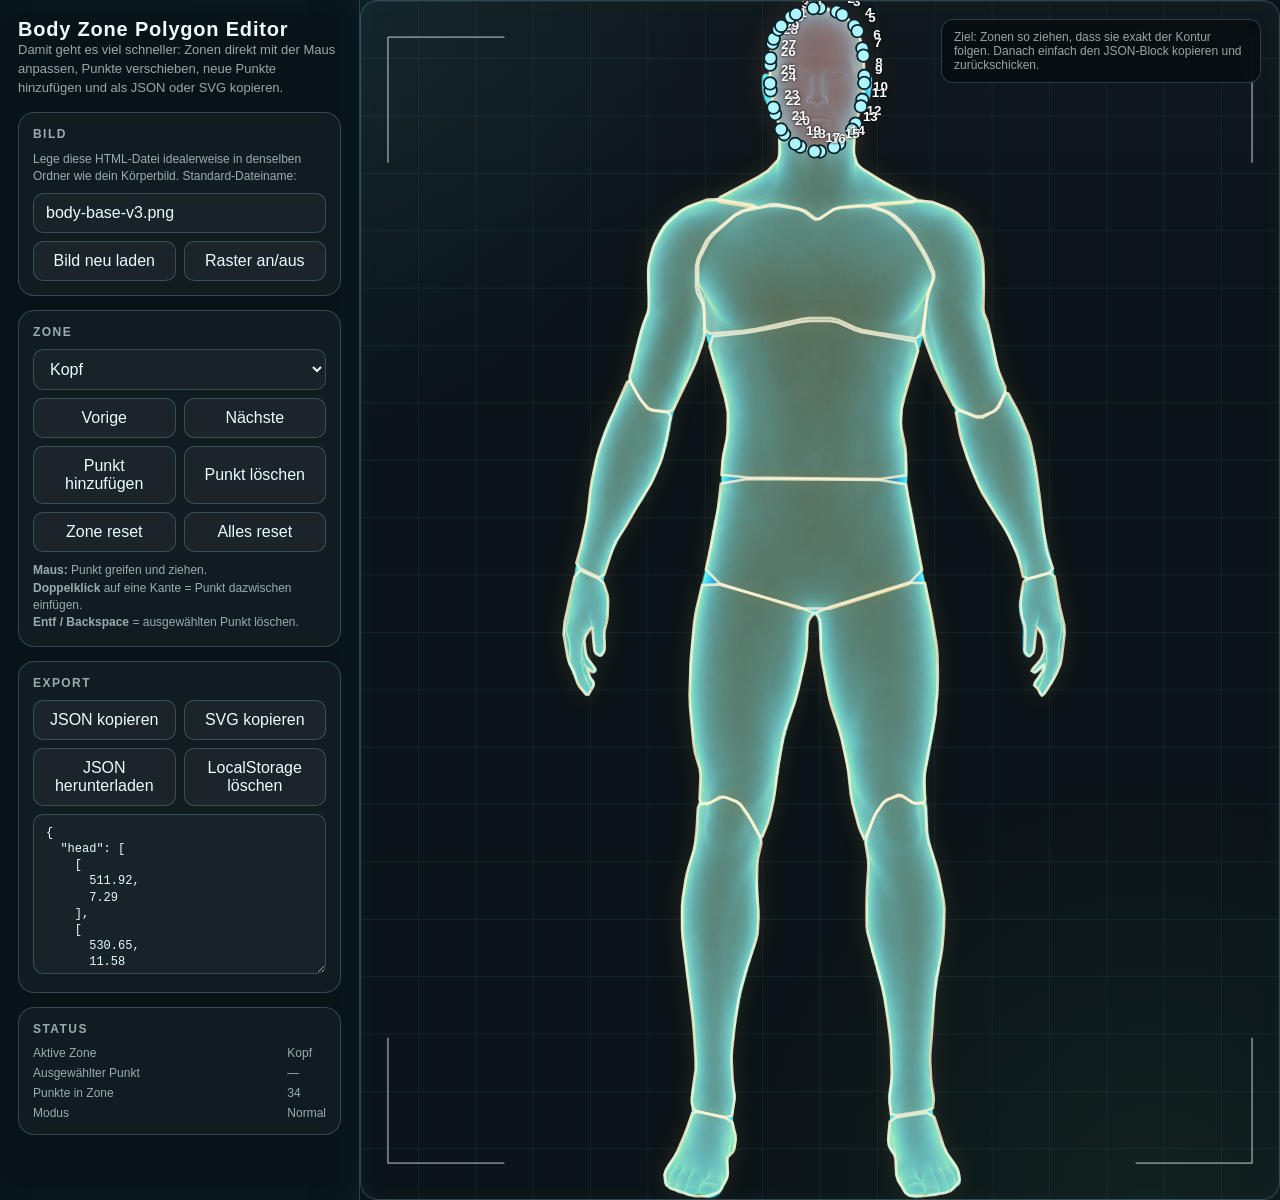
==== commit 9fc5c263: "Update Polygon_editor.html" ====
--- a/Polygon_editor.html
+++ b/Polygon_editor.html
@@ -271,7 +271,7 @@
   </main>
 
   <script>
-    const STORAGE_KEY = 'bodyZonePolygonEditor_v1';
+    const STORAGE_KEY = 'bodyZonePolygonEditor_smoothed_v1';
     const zoneLabels = {
       head: 'Kopf',
       chest: 'Brust',
@@ -292,2691 +292,2689 @@
     };
 
     const defaultZones = {
-      {
-  "head": [
-    [
-      514.0,
-      7.77
-    ],
-    [
-      528.57,
-      11.1
-    ],
-    [
-      538.38,
-      16.17
-    ],
-    [
-      548.78,
-      25.74
-    ],
-    [
-      554.5,
-      35.39
-    ],
-    [
-      558.67,
-      50.37
-    ],
-    [
-      560.63,
-      63.12
-    ],
-    [
-      561.46,
-      80.59
-    ],
-    [
-      561.14,
-      93.18
-    ],
-    [
-      559.47,
-      107.75
-    ],
-    [
-      557.02,
-      119.36
-    ],
-    [
-      552.44,
-      134.34
-    ],
-    [
-      546.23,
-      144.96
-    ],
-    [
-      534.99,
-      157.03
-    ],
-    [
-      525.84,
-      163.24
-    ],
-    [
-      513.77,
-      166.99
-    ],
-    [
-      504.12,
-      166.83
-    ],
-    [
-      491.64,
-      162.66
-    ],
-    [
-      482.97,
-      157.76
-    ],
-    [
-      473.4,
-      149.44
-    ],
-    [
-      467.68,
-      140.94
-    ],
-    [
-      462.69,
-      127.62
-    ],
-    [
-      459.75,
-      116.5
-    ],
-    [
-      457.25,
-      101.52
-    ],
-    [
-      456.27,
-      89.25
-    ],
-    [
-      456.27,
-      73.03
-    ],
-    [
-      456.92,
-      61.58
-    ],
-    [
-      458.59,
-      48.69
-    ],
-    [
-      460.87,
-      40.51
-    ],
-    [
-      465.04,
-      32.61
-    ],
-    [
-      469.94,
-      26.39
-    ],
-    [
-      478.26,
-      18.49
-    ],
-    [
-      487.41,
-      13.42
-    ],
-    [
-      502.39,
-      8.42
-    ]
-  ],
-  "neck": [
-    [
-      492.83,
-      162.75
-    ],
-    [
-      505.31,
-      166.74
-    ],
-    [
-      515.52,
-      166.55
-    ],
-    [
-      529.0,
-      162.05
-    ],
-    [
-      538.03,
-      156.56
-    ],
-    [
-      547.52,
-      147.07
-    ],
-    [
-      550.86,
-      148.83
-    ],
-    [
-      549.85,
-      162.82
-    ],
-    [
-      550.44,
-      171.65
-    ],
-    [
-      552.94,
-      180.14
-    ],
-    [
-      561.18,
-      187.99
-    ],
-    [
-      579.67,
-      199.48
-    ],
-    [
-      594.98,
-      208.31
-    ],
-    [
-      615.45,
-      219.3
-    ],
-    [
-      610.74,
-      224.6
-    ],
-    [
-      578.28,
-      227.1
-    ],
-    [
-      557.67,
-      228.67
-    ],
-    [
-      537.69,
-      230.16
-    ],
-    [
-      525.26,
-      233.67
-    ],
-    [
-      513.58,
-      241.08
-    ],
-    [
-      505.74,
-      241.48
-    ],
-    [
-      497.42,
-      235.06
-    ],
-    [
-      486.7,
-      230.97
-    ],
-    [
-      467.72,
-      226.97
-    ],
-    [
-      456.34,
-      226.58
-    ],
-    [
-      446.35,
-      229.57
-    ],
-    [
-      431.44,
-      228.98
-    ],
-    [
-      403.46,
-      224.49
-    ],
-    [
-      405.42,
-      215.85
-    ],
-    [
-      438.39,
-      198.38
-    ],
-    [
-      454.87,
-      187.78
-    ],
-    [
-      463.87,
-      178.29
-    ],
-    [
-      467.2,
-      168.48
-    ],
-    [
-      466.71,
-      152.99
-    ],
-    [
-      471.22,
-      150.05
-    ],
-    [
-      483.21,
-      158.04
-    ]
-  ],
-  "chest": [
-    [
-      614.75,
-      261.61
-    ],
-    [
-      624.75,
-      277.43
-    ],
-    [
-      630.96,
-      288.87
-    ],
-    [
-      636.78,
-      302.19
-    ],
-    [
-      637.44,
-      312.32
-    ],
-    [
-      633.27,
-      324.81
-    ],
-    [
-      630.17,
-      340.17
-    ],
-    [
-      626.42,
-      366.81
-    ],
-    [
-      615.47,
-      375.8
-    ],
-    [
-      591.33,
-      372.05
-    ],
-    [
-      576.13,
-      369.6
-    ],
-    [
-      561.56,
-      367.1
-    ],
-    [
-      549.79,
-      363.34
-    ],
-    [
-      534.4,
-      356.27
-    ],
-    [
-      521.32,
-      353.49
-    ],
-    [
-      503.42,
-      353.49
-    ],
-    [
-      489.03,
-      355.12
-    ],
-    [
-      470.31,
-      359.29
-    ],
-    [
-      456.57,
-      362.23
-    ],
-    [
-      440.35,
-      365.56
-    ],
-    [
-      422.69,
-      367.85
-    ],
-    [
-      393.98,
-      370.35
-    ],
-    [
-      382.7,
-      364.14
-    ],
-    [
-      382.7,
-      345.82
-    ],
-    [
-      381.23,
-      334.05
-    ],
-    [
-      377.48,
-      322.4
-    ],
-    [
-      376.01,
-      311.77
-    ],
-    [
-      376.01,
-      296.38
-    ],
-    [
-      379.12,
-      284.28
-    ],
-    [
-      387.02,
-      268.88
-    ],
-    [
-      397.0,
-      256.78
-    ],
-    [
-      414.47,
-      241.39
-    ],
-    [
-      429.84,
-      233.54
-    ],
-    [
-      451.48,
-      228.96
-    ],
-    [
-      466.85,
-      228.31
-    ],
-    [
-      484.32,
-      231.22
-    ],
-    [
-      494.95,
-      235.15
-    ],
-    [
-      504.52,
-      242.22
-    ],
-    [
-      513.02,
-      241.73
-    ],
-    [
-      525.09,
-      233.41
-    ],
-    [
-      536.86,
-      229.48
-    ],
-    [
-      554.76,
-      227.82
-    ],
-    [
-      567.67,
-      229.12
-    ],
-    [
-      582.65,
-      234.12
-    ],
-    [
-      593.44,
-      240.33
-    ],
-    [
-      605.93,
-      251.15
-    ]
-  ],
-  "abdomen": [
-    [
-      396.46,
-      373.16
-    ],
-    [
-      423.93,
-      370.24
-    ],
-    [
-      440.77,
-      367.96
-    ],
-    [
-      456.16,
-      365.04
-    ],
-    [
-      469.57,
-      362.26
-    ],
-    [
-      488.29,
-      358.1
-    ],
-    [
-      502.84,
-      356.46
-    ],
-    [
-      521.16,
-      356.46
-    ],
-    [
-      534.07,
-      359.08
-    ],
-    [
-      548.64,
-      365.73
-    ],
-    [
-      561.06,
-      369.5
-    ],
-    [
-      578.12,
-      372.41
-    ],
-    [
-      593.49,
-      375.03
-    ],
-    [
-      615.54,
-      378.77
-    ],
-    [
-      619.63,
-      395.77
-    ],
-    [
-      607.98,
-      435.31
-    ],
-    [
-      603.07,
-      455.58
-    ],
-    [
-      602.25,
-      467.65
-    ],
-    [
-      603.23,
-      478.77
-    ],
-    [
-      606.55,
-      494.99
-    ],
-    [
-      607.86,
-      508.4
-    ],
-    [
-      607.86,
-      526.29
-    ],
-    [
-      562.58,
-      532.83
-    ],
-    [
-      447.3,
-      531.58
-    ],
-    [
-      402.35,
-      526.35
-    ],
-    [
-      403.18,
-      514.28
-    ],
-    [
-      404.65,
-      504.15
-    ],
-    [
-      407.57,
-      490.41
-    ],
-    [
-      408.87,
-      478.15
-    ],
-    [
-      409.29,
-      460.68
-    ],
-    [
-      404.22,
-      436.32
-    ],
-    [
-      390.9,
-      391.79
-    ]
-  ],
-  "pelvis": [
-    [
-      447.14,
-      532.91
-    ],
-    [
-      562.0,
-      533.74
-    ],
-    [
-      608.43,
-      541.75
-    ],
-    [
-      611.75,
-      561.31
-    ],
-    [
-      616.33,
-      585.67
-    ],
-    [
-      624.65,
-      628.11
-    ],
-    [
-      601.11,
-      653.13
-    ],
-    [
-      532.87,
-      674.35
-    ],
-    [
-      478.92,
-      674.19
-    ],
-    [
-      409.84,
-      652.55
-    ],
-    [
-      385.97,
-      628.19
-    ],
-    [
-      394.29,
-      587.83
-    ],
-    [
-      398.54,
-      563.3
-    ],
-    [
-      401.04,
-      541.25
-    ]
-  ],
-  "leftUpperArm": [
-    [
-      438.73,
-      229.96
-    ],
-    [
-      426.24,
-      233.29
-    ],
-    [
-      413.82,
-      240.81
-    ],
-    [
-      394.68,
-      256.62
-    ],
-    [
-      384.22,
-      269.04
-    ],
-    [
-      376.72,
-      284.86
-    ],
-    [
-      373.78,
-      298.1
-    ],
-    [
-      373.78,
-      315.99
-    ],
-    [
-      375.74,
-      326.78
-    ],
-    [
-      380.74,
-      336.36
-    ],
-    [
-      382.86,
-      347.48
-    ],
-    [
-      383.28,
-      366.2
-    ],
-    [
-      381.15,
-      380.26
-    ],
-    [
-      375.33,
-      397.32
-    ],
-    [
-      369.44,
-      411.54
-    ],
-    [
-      360.29,
-      430.69
-    ],
-    [
-      354.56,
-      442.62
-    ],
-    [
-      349.16,
-      453.86
-    ],
-    [
-      341.47,
-      457.62
-    ],
-    [
-      327.32,
-      455.95
-    ],
-    [
-      319.8,
-      453.17
-    ],
-    [
-      314.81,
-      447.77
-    ],
-    [
-      309.74,
-      440.41
-    ],
-    [
-      301.84,
-      427.09
-    ],
-    [
-      300.36,
-      415.65
-    ],
-    [
-      304.53,
-      399.83
-    ],
-    [
-      307.79,
-      387.08
-    ],
-    [
-      311.96,
-      370.44
-    ],
-    [
-      315.22,
-      359.65
-    ],
-    [
-      319.39,
-      348.82
-    ],
-    [
-      321.02,
-      338.85
-    ],
-    [
-      321.02,
-      324.29
-    ],
-    [
-      320.86,
-      313.5
-    ],
-    [
-      320.44,
-      300.6
-    ],
-    [
-      321.59,
-      290.46
-    ],
-    [
-      324.91,
-      277.56
-    ],
-    [
-      329.16,
-      267.42
-    ],
-    [
-      336.66,
-      254.53
-    ],
-    [
-      344.18,
-      245.37
-    ],
-    [
-      355.83,
-      234.97
-    ],
-    [
-      366.95,
-      228.43
-    ],
-    [
-      383.59,
-      222.18
-    ],
-    [
-      401.9,
-      221.69
-    ],
-    [
-      431.86,
-      226.69
-    ]
-  ],
-  "leftForearm": [
-    [
-      301.18,
-      425.11
-    ],
-    [
-      307.43,
-      437.18
-    ],
-    [
-      312.33,
-      445.03
-    ],
-    [
-      318.57,
-      452.93
-    ],
-    [
-      326.58,
-      456.69
-    ],
-    [
-      340.73,
-      458.36
-    ],
-    [
-      345.15,
-      465.22
-    ],
-    [
-      342.23,
-      481.04
-    ],
-    [
-      339.78,
-      492.64
-    ],
-    [
-      336.45,
-      506.38
-    ],
-    [
-      332.69,
-      517.33
-    ],
-    [
-      326.44,
-      531.48
-    ],
-    [
-      320.89,
-      542.11
-    ],
-    [
-      312.98,
-      555.01
-    ],
-    [
-      306.61,
-      565.8
-    ],
-    [
-      298.28,
-      580.36
-    ],
-    [
-      292.23,
-      590.33
-    ],
-    [
-      285.16,
-      601.15
-    ],
-    [
-      279.6,
-      614.07
-    ],
-    [
-      272.53,
-      636.12
-    ],
-    [
-      263.05,
-      641.52
-    ],
-    [
-      245.98,
-      633.2
-    ],
-    [
-      240.75,
-      624.7
-    ],
-    [
-      244.5,
-      611.38
-    ],
-    [
-      247.44,
-      599.45
-    ],
-    [
-      251.19,
-      582.38
-    ],
-    [
-      253.48,
-      567.83
-    ],
-    [
-      255.55,
-      547.86
-    ],
-    [
-      258.0,
-      532.33
-    ],
-    [
-      262.17,
-      512.77
-    ],
-    [
-      266.42,
-      498.06
-    ],
-    [
-      273.07,
-      480.16
-    ],
-    [
-      277.82,
-      468.23
-    ],
-    [
-      283.22,
-      455.74
-    ],
-    [
-      288.29,
-      444.14
-    ],
-    [
-      295.79,
-      427.07
-    ]
-  ],
-  "leftHand": [
-    [
-      244.18,
-      634.77
-    ],
-    [
-      265.59,
-      644.41
-    ],
-    [
-      270.58,
-      648.78
-    ],
-    [
-      274.86,
-      661.61
-    ],
-    [
-      275.59,
-      667.54
-    ],
-    [
-      275.05,
-      685.2
-    ],
-    [
-      274.43,
-      690.71
-    ],
-    [
-      271.75,
-      701.41
-    ],
-    [
-      271.34,
-      706.3
-    ],
-    [
-      271.88,
-      720.75
-    ],
-    [
-      271.36,
-      724.5
-    ],
-    [
-      268.14,
-      729.31
-    ],
-    [
-      266.58,
-      729.73
-    ],
-    [
-      261.77,
-      727.05
-    ],
-    [
-      260.62,
-      724.66
-    ],
-    [
-      259.55,
-      715.03
-    ],
-    [
-      259.13,
-      710.87
-    ],
-    [
-      258.07,
-      699.1
-    ],
-    [
-      256.61,
-      698.79
-    ],
-    [
-      250.19,
-      708.95
-    ],
-    [
-      249.25,
-      713.74
-    ],
-    [
-      250.86,
-      728.18
-    ],
-    [
-      252.63,
-      732.97
-    ],
-    [
-      260.11,
-      743.13
-    ],
-    [
-      261.15,
-      745.63
-    ],
-    [
-      259.02,
-      748.3
-    ],
-    [
-      257.77,
-      748.09
-    ],
-    [
-      253.49,
-      744.35
-    ],
-    [
-      253.08,
-      745.18
-    ],
-    [
-      255.21,
-      753.21
-    ],
-    [
-      256.15,
-      755.39
-    ],
-    [
-      258.82,
-      758.61
-    ],
-    [
-      259.34,
-      759.85
-    ],
-    [
-      259.34,
-      763.07
-    ],
-    [
-      258.4,
-      765.25
-    ],
-    [
-      253.6,
-      773.27
-    ],
-    [
-      251.2,
-      773.17
-    ],
-    [
-      243.71,
-      764.6
-    ],
-    [
-      241.63,
-      760.96
-    ],
-    [
-      238.41,
-      750.8
-    ],
-    [
-      236.85,
-      746.95
-    ],
-    [
-      232.05,
-      737.32
-    ],
-    [
-      230.28,
-      730.66
-    ],
-    [
-      225.99,
-      706.06
-    ],
-    [
-      227.24,
-      691.7
-    ],
-    [
-      237.94,
-      642.47
-    ]
-  ],
-  "rightUpperArm": [
-    [
-      639.08,
-      224.58
-    ],
-    [
-      656.15,
-      231.23
-    ],
-    [
-      666.61,
-      237.61
-    ],
-    [
-      676.18,
-      247.18
-    ],
-    [
-      681.74,
-      254.21
-    ],
-    [
-      686.32,
-      262.54
-    ],
-    [
-      689.43,
-      270.88
-    ],
-    [
-      692.75,
-      283.77
-    ],
-    [
-      694.22,
-      295.05
-    ],
-    [
-      694.64,
-      310.87
-    ],
-    [
-      694.64,
-      323.46
-    ],
-    [
-      694.22,
-      339.68
-    ],
-    [
-      695.2,
-      348.84
-    ],
-    [
-      698.12,
-      355.91
-    ],
-    [
-      700.24,
-      363.27
-    ],
-    [
-      702.74,
-      374.92
-    ],
-    [
-      705.19,
-      386.37
-    ],
-    [
-      708.94,
-      403.84
-    ],
-    [
-      712.54,
-      415.78
-    ],
-    [
-      717.94,
-      428.68
-    ],
-    [
-      717.45,
-      438.65
-    ],
-    [
-      710.8,
-      451.14
-    ],
-    [
-      704.09,
-      457.84
-    ],
-    [
-      693.69,
-      462.41
-    ],
-    [
-      683.72,
-      461.92
-    ],
-    [
-      668.74,
-      456.1
-    ],
-    [
-      660.07,
-      448.42
-    ],
-    [
-      653.0,
-      434.68
-    ],
-    [
-      647.77,
-      424.06
-    ],
-    [
-      641.52,
-      410.74
-    ],
-    [
-      636.45,
-      398.48
-    ],
-    [
-      629.8,
-      380.59
-    ],
-    [
-      628.16,
-      363.75
-    ],
-    [
-      630.66,
-      338.78
-    ],
-    [
-      633.6,
-      323.74
-    ],
-    [
-      638.6,
-      310.42
-    ],
-    [
-      638.27,
-      300.12
-    ],
-    [
-      632.44,
-      287.22
-    ],
-    [
-      626.72,
-      276.59
-    ],
-    [
-      617.98,
-      262.45
-    ],
-    [
-      609.81,
-      252.47
-    ],
-    [
-      597.74,
-      241.24
-    ],
-    [
-      586.79,
-      234.53
-    ],
-    [
-      570.97,
-      228.71
-    ],
-    [
-      579.64,
-      225.44
-    ],
-    [
-      617.5,
-      222.94
-    ]
-  ],
-  "rightForearm": [
-    [
-      668.9,
-      457.0
-    ],
-    [
-      684.3,
-      463.25
-    ],
-    [
-      694.76,
-      463.41
-    ],
-    [
-      706.0,
-      457.59
-    ],
-    [
-      712.54,
-      450.56
-    ],
-    [
-      717.94,
-      438.49
-    ],
-    [
-      723.34,
-      439.8
-    ],
-    [
-      731.66,
-      455.19
-    ],
-    [
-      737.38,
-      467.12
-    ],
-    [
-      743.63,
-      482.11
-    ],
-    [
-      747.55,
-      495.35
-    ],
-    [
-      751.3,
-      514.07
-    ],
-    [
-      753.75,
-      528.62
-    ],
-    [
-      756.24,
-      546.94
-    ],
-    [
-      758.04,
-      561.49
-    ],
-    [
-      760.12,
-      580.21
-    ],
-    [
-      761.76,
-      593.13
-    ],
-    [
-      763.84,
-      607.28
-    ],
-    [
-      766.46,
-      617.91
-    ],
-    [
-      771.03,
-      630.8
-    ],
-    [
-      765.47,
-      638.0
-    ],
-    [
-      746.75,
-      643.4
-    ],
-    [
-      737.92,
-      639.48
-    ],
-    [
-      734.17,
-      624.09
-    ],
-    [
-      730.08,
-      612.32
-    ],
-    [
-      723.43,
-      597.75
-    ],
-    [
-      717.7,
-      587.29
-    ],
-    [
-      709.8,
-      575.22
-    ],
-    [
-      703.26,
-      564.92
-    ],
-    [
-      694.52,
-      550.77
-    ],
-    [
-      688.31,
-      538.51
-    ],
-    [
-      681.24,
-      521.45
-    ],
-    [
-      676.33,
-      508.54
-    ],
-    [
-      670.93,
-      492.72
-    ],
-    [
-      667.49,
-      479.48
-    ],
-    [
-      664.16,
-      461.58
-    ]
-  ],
-  "rightHand": [
-    [
-      744.07,
-      644.28
-    ],
-    [
-      768.15,
-      637.87
-    ],
-    [
-      773.66,
-      641.61
-    ],
-    [
-      777.95,
-      667.29
-    ],
-    [
-      779.72,
-      676.23
-    ],
-    [
-      784.52,
-      696.57
-    ],
-    [
-      784.84,
-      705.72
-    ],
-    [
-      781.62,
-      732.48
-    ],
-    [
-      780.17,
-      739.66
-    ],
-    [
-      775.89,
-      749.82
-    ],
-    [
-      772.98,
-      755.13
-    ],
-    [
-      762.28,
-      772.25
-    ],
-    [
-      759.37,
-      774.23
-    ],
-    [
-      755.08,
-      767.27
-    ],
-    [
-      753.73,
-      765.4
-    ],
-    [
-      751.06,
-      762.72
-    ],
-    [
-      752.1,
-      759.91
-    ],
-    [
-      760.12,
-      748.14
-    ],
-    [
-      761.68,
-      744.91
-    ],
-    [
-      761.68,
-      740.1
-    ],
-    [
-      760.33,
-      740.51
-    ],
-    [
-      753.37,
-      747.47
-    ],
-    [
-      751.4,
-      748.51
-    ],
-    [
-      748.18,
-      746.91
-    ],
-    [
-      749.02,
-      744.94
-    ],
-    [
-      756.51,
-      736.37
-    ],
-    [
-      758.59,
-      733.36
-    ],
-    [
-      761.81,
-      726.4
-    ],
-    [
-      762.22,
-      722.66
-    ],
-    [
-      761.15,
-      710.34
-    ],
-    [
-      759.9,
-      706.49
-    ],
-    [
-      754.55,
-      699.01
-    ],
-    [
-      753.09,
-      701.5
-    ],
-    [
-      750.96,
-      721.84
-    ],
-    [
-      749.81,
-      726.52
-    ],
-    [
-      746.07,
-      730.26
-    ],
-    [
-      744.61,
-      730.26
-    ],
-    [
-      740.86,
-      726.52
-    ],
-    [
-      740.24,
-      723.81
-    ],
-    [
-      740.77,
-      713.65
-    ],
-    [
-      740.88,
-      709.8
-    ],
-    [
-      740.88,
-      700.16
-    ],
-    [
-      740.36,
-      696.63
-    ],
-    [
-      737.68,
-      688.06
-    ],
-    [
-      736.95,
-      684.53
-    ],
-    [
-      735.88,
-      674.9
-    ],
-    [
-      735.88,
-      670.84
-    ],
-    [
-      736.95,
-      659.61
-    ],
-    [
-      737.47,
-      655.76
-    ],
-    [
-      739.08,
-      647.19
-    ]
-  ],
-  "leftThigh": [
-    [
-      504.26,
-      683.24
-    ],
-    [
-      499.68,
-      690.31
-    ],
-    [
-      497.72,
-      700.45
-    ],
-    [
-      497.3,
-      719.17
-    ],
-    [
-      494.52,
-      737.81
-    ],
-    [
-      487.87,
-      766.53
-    ],
-    [
-      482.31,
-      785.98
-    ],
-    [
-      474.81,
-      806.79
-    ],
-    [
-      470.4,
-      823.63
-    ],
-    [
-      466.65,
-      845.68
-    ],
-    [
-      464.2,
-      861.87
-    ],
-    [
-      461.71,
-      881.01
-    ],
-    [
-      459.58,
-      893.76
-    ],
-    [
-      456.67,
-      907.08
-    ],
-    [
-      453.56,
-      917.21
-    ],
-    [
-      448.57,
-      929.7
-    ],
-    [
-      443.67,
-      929.04
-    ],
-    [
-      436.17,
-      914.9
-    ],
-    [
-      430.78,
-      905.91
-    ],
-    [
-      424.53,
-      897.16
-    ],
-    [
-      418.16,
-      892.26
-    ],
-    [
-      408.17,
-      888.51
-    ],
-    [
-      400.82,
-      888.67
-    ],
-    [
-      392.07,
-      892.84
-    ],
-    [
-      386.19,
-      894.47
-    ],
-    [
-      379.95,
-      894.47
-    ],
-    [
-      377.83,
-      886.79
-    ],
-    [
-      378.65,
-      867.23
-    ],
-    [
-      377.35,
-      854.15
-    ],
-    [
-      373.18,
-      840.42
-    ],
-    [
-      370.41,
-      822.92
-    ],
-    [
-      367.49,
-      792.13
-    ],
-    [
-      366.68,
-      770.22
-    ],
-    [
-      367.51,
-      745.26
-    ],
-    [
-      368.82,
-      724.5
-    ],
-    [
-      371.32,
-      696.61
-    ],
-    [
-      374.43,
-      676.83
-    ],
-    [
-      379.83,
-      654.36
-    ],
-    [
-      409.26,
-      653.21
-    ],
-    [
-      478.76,
-      672.78
-    ]
-  ],
-  "leftLowerLeg": [
-    [
-      406.27,
-      887.93
-    ],
-    [
-      417.09,
-      892.1
-    ],
-    [
-      423.96,
-      897.49
-    ],
-    [
-      430.61,
-      907.06
-    ],
-    [
-      436.34,
-      916.38
-    ],
-    [
-      444.24,
-      930.53
-    ],
-    [
-      446.21,
-      940.99
-    ],
-    [
-      443.29,
-      953.48
-    ],
-    [
-      441.99,
-      965.25
-    ],
-    [
-      441.56,
-      982.72
-    ],
-    [
-      441.89,
-      995.97
-    ],
-    [
-      443.14,
-      1012.19
-    ],
-    [
-      443.3,
-      1023.96
-    ],
-    [
-      442.48,
-      1037.7
-    ],
-    [
-      439.86,
-      1049.79
-    ],
-    [
-      434.03,
-      1066.86
-    ],
-    [
-      429.61,
-      1080.92
-    ],
-    [
-      424.21,
-      1099.64
-    ],
-    [
-      420.94,
-      1114.68
-    ],
-    [
-      418.02,
-      1134.25
-    ],
-    [
-      416.06,
-      1149.45
-    ],
-    [
-      413.99,
-      1168.59
-    ],
-    [
-      413.5,
-      1182.49
-    ],
-    [
-      414.32,
-      1198.71
-    ],
-    [
-      415.14,
-      1209.18
-    ],
-    [
-      416.39,
-      1219.58
-    ],
-    [
-      416.06,
-      1228.57
-    ],
-    [
-      413.99,
-      1241.06
-    ],
-    [
-      404.01,
-      1244.16
-    ],
-    [
-      380.71,
-      1239.59
-    ],
-    [
-      370.9,
-      1235.5
-    ],
-    [
-      369.23,
-      1229.67
-    ],
-    [
-      369.07,
-      1223.29
-    ],
-    [
-      370.32,
-      1212.9
-    ],
-    [
-      371.46,
-      1204.39
-    ],
-    [
-      373.13,
-      1193.16
-    ],
-    [
-      373.13,
-      1178.28
-    ],
-    [
-      371.46,
-      1151.64
-    ],
-    [
-      369.01,
-      1126.47
-    ],
-    [
-      364.44,
-      1089.01
-    ],
-    [
-      361.66,
-      1066.78
-    ],
-    [
-      359.16,
-      1047.64
-    ],
-    [
-      358.18,
-      1032.27
-    ],
-    [
-      358.18,
-      1012.3
-    ],
-    [
-      359.32,
-      997.42
-    ],
-    [
-      362.24,
-      979.53
-    ],
-    [
-      365.34,
-      966.12
-    ],
-    [
-      370.34,
-      949.9
-    ],
-    [
-      372.79,
-      938.94
-    ],
-    [
-      374.04,
-      927.29
-    ],
-    [
-      374.86,
-      916.83
-    ],
-    [
-      375.68,
-      901.85
-    ],
-    [
-      378.63,
-      895.8
-    ],
-    [
-      385.28,
-      895.38
-    ],
-    [
-      391.01,
-      893.26
-    ],
-    [
-      398.91,
-      888.26
-    ]
-  ],
-  "leftFoot": [
-    [
-      376.74,
-      1238.51
-    ],
-    [
-      407.24,
-      1245.99
-    ],
-    [
-      413.9,
-      1250.15
-    ],
-    [
-      417.64,
-      1264.07
-    ],
-    [
-      418.06,
-      1268.95
-    ],
-    [
-      416.45,
-      1280.19
-    ],
-    [
-      415.0,
-      1283.52
-    ],
-    [
-      409.11,
-      1289.4
-    ],
-    [
-      408.18,
-      1293.25
-    ],
-    [
-      409.24,
-      1307.17
-    ],
-    [
-      408.2,
-      1312.37
-    ],
-    [
-      401.78,
-      1325.2
-    ],
-    [
-      398.55,
-      1328.43
-    ],
-    [
-      388.4,
-      1332.18
-    ],
-    [
-      384.23,
-      1332.91
-    ],
-    [
-      373.0,
-      1332.91
-    ],
-    [
-      366.65,
-      1331.45
-    ],
-    [
-      345.25,
-      1323.96
-    ],
-    [
-      340.67,
-      1320.32
-    ],
-    [
-      338.53,
-      1309.08
-    ],
-    [
-      339.98,
-      1303.99
-    ],
-    [
-      349.62,
-      1289.0
-    ],
-    [
-      353.05,
-      1282.45
-    ],
-    [
-      361.08,
-      1263.72
-    ],
-    [
-      363.78,
-      1256.86
-    ],
-    [
-      369.67,
-      1240.27
-    ]
-  ],
-  "rightThigh": [
-    [
-      533.45,
-      672.28
-    ],
-    [
-      601.27,
-      651.48
-    ],
-    [
-      629.72,
-      651.97
-    ],
-    [
-      634.3,
-      674.02
-    ],
-    [
-      637.57,
-      691.52
-    ],
-    [
-      641.32,
-      713.99
-    ],
-    [
-      642.95,
-      729.52
-    ],
-    [
-      643.37,
-      746.58
-    ],
-    [
-      643.37,
-      758.02
-    ],
-    [
-      642.95,
-      770.09
-    ],
-    [
-      642.46,
-      776.63
-    ],
-    [
-      641.63,
-      781.21
-    ],
-    [
-      641.3,
-      785.14
-    ],
-    [
-      641.3,
-      790.54
-    ],
-    [
-      639.99,
-      799.54
-    ],
-    [
-      636.67,
-      817.01
-    ],
-    [
-      633.72,
-      833.03
-    ],
-    [
-      629.56,
-      856.34
-    ],
-    [
-      628.25,
-      871.87
-    ],
-    [
-      629.08,
-      888.09
-    ],
-    [
-      626.63,
-      894.47
-    ],
-    [
-      619.56,
-      894.47
-    ],
-    [
-      613.51,
-      892.51
-    ],
-    [
-      605.19,
-      887.52
-    ],
-    [
-      598.0,
-      886.87
-    ],
-    [
-      588.0,
-      890.19
-    ],
-    [
-      581.79,
-      894.77
-    ],
-    [
-      575.97,
-      903.09
-    ],
-    [
-      571.06,
-      912.74
-    ],
-    [
-      564.41,
-      928.96
-    ],
-    [
-      560.48,
-      932.56
-    ],
-    [
-      557.15,
-      925.49
-    ],
-    [
-      553.88,
-      915.52
-    ],
-    [
-      548.89,
-      897.2
-    ],
-    [
-      546.11,
-      882.33
-    ],
-    [
-      544.03,
-      862.77
-    ],
-    [
-      541.41,
-      846.91
-    ],
-    [
-      536.84,
-      826.11
-    ],
-    [
-      532.26,
-      809.43
-    ],
-    [
-      525.18,
-      787.79
-    ],
-    [
-      520.27,
-      768.01
-    ],
-    [
-      514.87,
-      739.3
-    ],
-    [
-      512.74,
-      720.01
-    ],
-    [
-      512.74,
-      699.62
-    ],
-    [
-      511.43,
-      689.16
-    ],
-    [
-      508.11,
-      682.91
-    ]
-  ],
-  "rightLowerLeg": [
-    [
-      604.6,
-      886.52
-    ],
-    [
-      613.35,
-      892.77
-    ],
-    [
-      619.56,
-      894.89
-    ],
-    [
-      626.63,
-      894.06
-    ],
-    [
-      629.9,
-      902.39
-    ],
-    [
-      631.15,
-      924.45
-    ],
-    [
-      634.26,
-      941.29
-    ],
-    [
-      640.91,
-      962.09
-    ],
-    [
-      645.16,
-      978.61
-    ],
-    [
-      649.33,
-      999.83
-    ],
-    [
-      650.8,
-      1014.06
-    ],
-    [
-      650.38,
-      1029.04
-    ],
-    [
-      649.73,
-      1040.48
-    ],
-    [
-      648.48,
-      1054.63
-    ],
-    [
-      646.36,
-      1068.2
-    ],
-    [
-      642.19,
-      1088.59
-    ],
-    [
-      639.74,
-      1108.53
-    ],
-    [
-      637.66,
-      1138.91
-    ],
-    [
-      636.35,
-      1156.89
-    ],
-    [
-      635.1,
-      1172.29
-    ],
-    [
-      634.94,
-      1184.39
-    ],
-    [
-      635.77,
-      1199.78
-    ],
-    [
-      636.75,
-      1209.75
-    ],
-    [
-      638.42,
-      1219.75
-    ],
-    [
-      638.74,
-      1226.45
-    ],
-    [
-      637.91,
-      1233.52
-    ],
-    [
-      627.44,
-      1237.93
-    ],
-    [
-      601.65,
-      1242.1
-    ],
-    [
-      591.02,
-      1239.81
-    ],
-    [
-      589.77,
-      1229.82
-    ],
-    [
-      589.94,
-      1220.34
-    ],
-    [
-      591.6,
-      1206.19
-    ],
-    [
-      591.93,
-      1191.48
-    ],
-    [
-      591.1,
-      1168.17
-    ],
-    [
-      589.14,
-      1147.25
-    ],
-    [
-      584.97,
-      1117.29
-    ],
-    [
-      580.23,
-      1094.08
-    ],
-    [
-      572.33,
-      1064.94
-    ],
-    [
-      568.08,
-      1049.58
-    ],
-    [
-      565.16,
-      1039.58
-    ],
-    [
-      564.02,
-      1027.16
-    ],
-    [
-      564.02,
-      1005.52
-    ],
-    [
-      564.51,
-      989.17
-    ],
-    [
-      565.76,
-      969.2
-    ],
-    [
-      565.43,
-      955.96
-    ],
-    [
-      563.35,
-      942.22
-    ],
-    [
-      564.82,
-      930.45
-    ],
-    [
-      570.64,
-      914.23
-    ],
-    [
-      575.38,
-      904.42
-    ],
-    [
-      581.63,
-      895.67
-    ],
-    [
-      587.84,
-      890.44
-    ],
-    [
-      597.41,
-      885.87
-    ]
-  ],
-  "rightFoot": [
-    [
-      639.56,
-      1244.67
-    ],
-    [
-      649.72,
-      1276.23
-    ],
-    [
-      653.68,
-      1285.18
-    ],
-    [
-      663.84,
-      1299.63
-    ],
-    [
-      666.13,
-      1304.42
-    ],
-    [
-      667.74,
-      1314.58
-    ],
-    [
-      666.39,
-      1318.22
-    ],
-    [
-      657.82,
-      1326.79
-    ],
-    [
-      652.1,
-      1329.07
-    ],
-    [
-      631.24,
-      1332.29
-    ],
-    [
-      624.68,
-      1332.81
-    ],
-    [
-      611.85,
-      1332.27
-    ],
-    [
-      607.69,
-      1329.35
-    ],
-    [
-      599.12,
-      1314.91
-    ],
-    [
-      597.25,
-      1308.77
-    ],
-    [
-      596.18,
-      1291.65
-    ],
-    [
-      594.83,
-      1286.34
-    ],
-    [
-      588.94,
-      1276.18
-    ],
-    [
-      588.11,
-      1270.25
-    ],
-    [
-      589.72,
-      1249.91
-    ],
-    [
-      596.69,
-      1244.92
-    ],
-    [
-      630.92,
-      1239.57
-    ]
-  ]
-}
-    };
+      "head": [
+            [
+                  511.92,
+                  7.29
+            ],
+            [
+                  530.65,
+                  11.58
+            ],
+            [
+                  536.89,
+                  14.8
+            ],
+            [
+                  550.27,
+                  27.11
+            ],
+            [
+                  553.91,
+                  33.25
+            ],
+            [
+                  559.26,
+                  52.51
+            ],
+            [
+                  560.51,
+                  60.62
+            ],
+            [
+                  561.58,
+                  83.09
+            ],
+            [
+                  561.37,
+                  91.1
+            ],
+            [
+                  559.24,
+                  109.83
+            ],
+            [
+                  557.67,
+                  117.22
+            ],
+            [
+                  551.79,
+                  136.47
+            ],
+            [
+                  547.83,
+                  143.24
+            ],
+            [
+                  533.39,
+                  158.75
+            ],
+            [
+                  527.56,
+                  162.71
+            ],
+            [
+                  512.05,
+                  167.52
+            ],
+            [
+                  505.91,
+                  167.42
+            ],
+            [
+                  489.85,
+                  162.07
+            ],
+            [
+                  484.34,
+                  158.95
+            ],
+            [
+                  472.03,
+                  148.25
+            ],
+            [
+                  468.39,
+                  142.84
+            ],
+            [
+                  461.98,
+                  125.72
+            ],
+            [
+                  460.11,
+                  118.64
+            ],
+            [
+                  456.89,
+                  99.38
+            ],
+            [
+                  456.27,
+                  91.57
+            ],
+            [
+                  456.27,
+                  70.71
+            ],
+            [
+                  456.69,
+                  63.43
+            ],
+            [
+                  458.82,
+                  46.84
+            ],
+            [
+                  460.28,
+                  41.64
+            ],
+            [
+                  465.63,
+                  31.48
+            ],
+            [
+                  468.75,
+                  27.52
+            ],
+            [
+                  479.45,
+                  17.36
+            ],
+            [
+                  485.27,
+                  14.13
+            ],
+            [
+                  504.53,
+                  7.71
+            ]
+      ],
+      "neck": [
+            [
+                  491.04,
+                  162.18
+            ],
+            [
+                  507.1,
+                  167.31
+            ],
+            [
+                  513.59,
+                  167.19
+            ],
+            [
+                  530.93,
+                  161.41
+            ],
+            [
+                  536.67,
+                  157.92
+            ],
+            [
+                  548.88,
+                  145.71
+            ],
+            [
+                  551.0,
+                  146.84
+            ],
+            [
+                  549.71,
+                  164.81
+            ],
+            [
+                  550.08,
+                  170.43
+            ],
+            [
+                  553.3,
+                  181.36
+            ],
+            [
+                  558.54,
+                  186.35
+            ],
+            [
+                  582.31,
+                  201.12
+            ],
+            [
+                  592.05,
+                  206.74
+            ],
+            [
+                  618.38,
+                  220.87
+            ],
+            [
+                  615.38,
+                  224.24
+            ],
+            [
+                  573.64,
+                  227.46
+            ],
+            [
+                  560.52,
+                  228.45
+            ],
+            [
+                  534.84,
+                  230.38
+            ],
+            [
+                  526.92,
+                  232.6
+            ],
+            [
+                  511.92,
+                  242.15
+            ],
+            [
+                  506.92,
+                  242.4
+            ],
+            [
+                  496.24,
+                  234.14
+            ],
+            [
+                  489.41,
+                  231.54
+            ],
+            [
+                  465.01,
+                  226.4
+            ],
+            [
+                  457.76,
+                  226.15
+            ],
+            [
+                  444.93,
+                  230.0
+            ],
+            [
+                  435.44,
+                  229.63
+            ],
+            [
+                  399.46,
+                  223.84
+            ],
+            [
+                  400.71,
+                  218.35
+            ],
+            [
+                  443.1,
+                  195.88
+            ],
+            [
+                  453.59,
+                  189.14
+            ],
+            [
+                  465.15,
+                  176.93
+            ],
+            [
+                  467.28,
+                  170.69
+            ],
+            [
+                  466.63,
+                  150.78
+            ],
+            [
+                  469.51,
+                  148.91
+            ],
+            [
+                  484.92,
+                  159.18
+            ]
+      ],
+      "chest": [
+            [
+                  613.33,
+                  259.35
+            ],
+            [
+                  626.17,
+                  279.69
+            ],
+            [
+                  630.13,
+                  286.97
+            ],
+            [
+                  637.61,
+                  304.09
+            ],
+            [
+                  638.03,
+                  310.54
+            ],
+            [
+                  632.68,
+                  326.59
+            ],
+            [
+                  630.7,
+                  336.37
+            ],
+            [
+                  625.89,
+                  370.61
+            ],
+            [
+                  618.92,
+                  376.33
+            ],
+            [
+                  587.88,
+                  371.52
+            ],
+            [
+                  578.21,
+                  369.96
+            ],
+            [
+                  559.48,
+                  366.74
+            ],
+            [
+                  551.99,
+                  364.35
+            ],
+            [
+                  532.2,
+                  355.26
+            ],
+            [
+                  523.88,
+                  353.49
+            ],
+            [
+                  500.86,
+                  353.49
+            ],
+            [
+                  491.71,
+                  354.53
+            ],
+            [
+                  467.63,
+                  359.88
+            ],
+            [
+                  458.89,
+                  361.75
+            ],
+            [
+                  438.03,
+                  366.04
+            ],
+            [
+                  426.79,
+                  367.49
+            ],
+            [
+                  389.88,
+                  370.71
+            ],
+            [
+                  382.7,
+                  366.75
+            ],
+            [
+                  382.7,
+                  343.21
+            ],
+            [
+                  381.76,
+                  335.72
+            ],
+            [
+                  376.95,
+                  320.73
+            ],
+            [
+                  376.01,
+                  313.97
+            ],
+            [
+                  376.01,
+                  294.18
+            ],
+            [
+                  377.99,
+                  286.48
+            ],
+            [
+                  388.15,
+                  266.68
+            ],
+            [
+                  394.5,
+                  258.98
+            ],
+            [
+                  416.97,
+                  239.19
+            ],
+            [
+                  426.75,
+                  234.19
+            ],
+            [
+                  454.57,
+                  228.31
+            ],
+            [
+                  464.35,
+                  227.89
+            ],
+            [
+                  486.82,
+                  231.64
+            ],
+            [
+                  493.58,
+                  234.14
+            ],
+            [
+                  505.89,
+                  243.23
+            ],
+            [
+                  511.3,
+                  242.92
+            ],
+            [
+                  526.81,
+                  232.22
+            ],
+            [
+                  534.3,
+                  229.72
+            ],
+            [
+                  557.32,
+                  227.58
+            ],
+            [
+                  565.53,
+                  228.41
+            ],
+            [
+                  584.79,
+                  234.83
+            ],
+            [
+                  591.66,
+                  238.78
+            ],
+            [
+                  607.71,
+                  252.7
+            ]
+      ],
+      "abdomen": [
+            [
+                  392.54,
+                  373.57
+            ],
+            [
+                  427.85,
+                  369.83
+            ],
+            [
+                  438.57,
+                  368.37
+            ],
+            [
+                  458.36,
+                  364.63
+            ],
+            [
+                  466.89,
+                  362.86
+            ],
+            [
+                  490.97,
+                  357.5
+            ],
+            [
+                  500.23,
+                  356.46
+            ],
+            [
+                  523.77,
+                  356.46
+            ],
+            [
+                  531.99,
+                  358.12
+            ],
+            [
+                  550.72,
+                  366.69
+            ],
+            [
+                  558.62,
+                  369.08
+            ],
+            [
+                  580.56,
+                  372.83
+            ],
+            [
+                  590.33,
+                  374.5
+            ],
+            [
+                  618.7,
+                  379.3
+            ],
+            [
+                  621.3,
+                  390.12
+            ],
+            [
+                  606.31,
+                  440.96
+            ],
+            [
+                  603.19,
+                  453.86
+            ],
+            [
+                  602.13,
+                  469.37
+            ],
+            [
+                  602.75,
+                  476.45
+            ],
+            [
+                  607.03,
+                  497.31
+            ],
+            [
+                  607.86,
+                  505.84
+            ],
+            [
+                  607.86,
+                  528.85
+            ],
+            [
+                  579.04,
+                  533.01
+            ],
+            [
+                  430.84,
+                  531.4
+            ],
+            [
+                  402.23,
+                  528.07
+            ],
+            [
+                  403.3,
+                  512.56
+            ],
+            [
+                  404.24,
+                  506.11
+            ],
+            [
+                  407.98,
+                  488.45
+            ],
+            [
+                  408.81,
+                  480.65
+            ],
+            [
+                  409.35,
+                  458.18
+            ],
+            [
+                  406.12,
+                  442.68
+            ],
+            [
+                  389.0,
+                  385.43
+            ]
+      ],
+      "pelvis": [
+            [
+                  430.73,
+                  532.79
+            ],
+            [
+                  578.41,
+                  533.86
+            ],
+            [
+                  607.95,
+                  538.96
+            ],
+            [
+                  612.23,
+                  564.1
+            ],
+            [
+                  615.14,
+                  579.6
+            ],
+            [
+                  625.84,
+                  634.18
+            ],
+            [
+                  610.86,
+                  650.1
+            ],
+            [
+                  523.12,
+                  677.38
+            ],
+            [
+                  488.79,
+                  677.28
+            ],
+            [
+                  399.97,
+                  649.46
+            ],
+            [
+                  384.78,
+                  633.96
+            ],
+            [
+                  395.48,
+                  582.06
+            ],
+            [
+                  398.18,
+                  566.46
+            ],
+            [
+                  401.4,
+                  538.09
+            ]
+      ],
+      "leftUpperArm": [
+            [
+                  440.51,
+                  229.48
+            ],
+            [
+                  424.46,
+                  233.77
+            ],
+            [
+                  416.55,
+                  238.55
+            ],
+            [
+                  391.95,
+                  258.88
+            ],
+            [
+                  385.29,
+                  266.78
+            ],
+            [
+                  375.65,
+                  287.12
+            ],
+            [
+                  373.78,
+                  295.54
+            ],
+            [
+                  373.78,
+                  318.55
+            ],
+            [
+                  375.03,
+                  325.41
+            ],
+            [
+                  381.45,
+                  337.73
+            ],
+            [
+                  382.8,
+                  344.8
+            ],
+            [
+                  383.34,
+                  368.88
+            ],
+            [
+                  381.98,
+                  377.82
+            ],
+            [
+                  374.5,
+                  399.76
+            ],
+            [
+                  370.75,
+                  408.81
+            ],
+            [
+                  358.98,
+                  433.42
+            ],
+            [
+                  355.34,
+                  441.02
+            ],
+            [
+                  348.38,
+                  455.46
+            ],
+            [
+                  343.49,
+                  457.85
+            ],
+            [
+                  325.3,
+                  455.72
+            ],
+            [
+                  320.51,
+                  453.95
+            ],
+            [
+                  314.1,
+                  446.99
+            ],
+            [
+                  310.87,
+                  442.31
+            ],
+            [
+                  300.71,
+                  425.19
+            ],
+            [
+                  299.77,
+                  417.91
+            ],
+            [
+                  305.12,
+                  397.57
+            ],
+            [
+                  307.2,
+                  389.46
+            ],
+            [
+                  312.55,
+                  368.06
+            ],
+            [
+                  314.63,
+                  361.19
+            ],
+            [
+                  319.98,
+                  347.28
+            ],
+            [
+                  321.02,
+                  340.93
+            ],
+            [
+                  321.02,
+                  322.21
+            ],
+            [
+                  320.92,
+                  315.34
+            ],
+            [
+                  320.38,
+                  298.76
+            ],
+            [
+                  321.11,
+                  292.3
+            ],
+            [
+                  325.39,
+                  275.72
+            ],
+            [
+                  328.09,
+                  269.27
+            ],
+            [
+                  337.73,
+                  252.68
+            ],
+            [
+                  342.51,
+                  246.86
+            ],
+            [
+                  357.5,
+                  233.48
+            ],
+            [
+                  364.57,
+                  229.32
+            ],
+            [
+                  385.97,
+                  221.29
+            ],
+            [
+                  397.62,
+                  220.98
+            ],
+            [
+                  436.14,
+                  227.4
+            ]
+      ],
+      "leftForearm": [
+            [
+                  300.29,
+                  423.39
+            ],
+            [
+                  308.32,
+                  438.9
+            ],
+            [
+                  311.44,
+                  443.9
+            ],
+            [
+                  319.46,
+                  454.06
+            ],
+            [
+                  324.56,
+                  456.46
+            ],
+            [
+                  342.75,
+                  458.59
+            ],
+            [
+                  345.56,
+                  462.96
+            ],
+            [
+                  341.82,
+                  483.3
+            ],
+            [
+                  340.26,
+                  490.68
+            ],
+            [
+                  335.97,
+                  508.34
+            ],
+            [
+                  333.58,
+                  515.31
+            ],
+            [
+                  325.55,
+                  533.5
+            ],
+            [
+                  322.01,
+                  540.27
+            ],
+            [
+                  311.86,
+                  556.85
+            ],
+            [
+                  307.8,
+                  563.72
+            ],
+            [
+                  297.09,
+                  582.44
+            ],
+            [
+                  293.24,
+                  588.78
+            ],
+            [
+                  284.15,
+                  602.7
+            ],
+            [
+                  280.61,
+                  610.91
+            ],
+            [
+                  271.52,
+                  639.28
+            ],
+            [
+                  265.48,
+                  642.71
+            ],
+            [
+                  243.55,
+                  632.01
+            ],
+            [
+                  240.22,
+                  626.6
+            ],
+            [
+                  245.03,
+                  609.48
+            ],
+            [
+                  246.91,
+                  601.88
+            ],
+            [
+                  251.72,
+                  579.95
+            ],
+            [
+                  253.18,
+                  570.69
+            ],
+            [
+                  255.85,
+                  545.0
+            ],
+            [
+                  257.41,
+                  535.12
+            ],
+            [
+                  262.76,
+                  509.98
+            ],
+            [
+                  265.46,
+                  500.62
+            ],
+            [
+                  274.03,
+                  477.6
+            ],
+            [
+                  277.04,
+                  470.01
+            ],
+            [
+                  284.0,
+                  453.96
+            ],
+            [
+                  287.22,
+                  446.57
+            ],
+            [
+                  296.86,
+                  424.64
+            ]
+      ],
+      "leftHand": [
+            [
+                  244.18,
+                  634.77
+            ],
+            [
+                  265.59,
+                  644.41
+            ],
+            [
+                  270.58,
+                  648.78
+            ],
+            [
+                  274.86,
+                  661.61
+            ],
+            [
+                  275.59,
+                  667.54
+            ],
+            [
+                  275.05,
+                  685.2
+            ],
+            [
+                  274.43,
+                  690.71
+            ],
+            [
+                  271.75,
+                  701.41
+            ],
+            [
+                  271.34,
+                  706.3
+            ],
+            [
+                  271.88,
+                  720.75
+            ],
+            [
+                  271.36,
+                  724.5
+            ],
+            [
+                  268.14,
+                  729.31
+            ],
+            [
+                  266.58,
+                  729.73
+            ],
+            [
+                  261.77,
+                  727.05
+            ],
+            [
+                  260.62,
+                  724.66
+            ],
+            [
+                  259.55,
+                  715.03
+            ],
+            [
+                  259.13,
+                  710.87
+            ],
+            [
+                  258.07,
+                  699.1
+            ],
+            [
+                  256.61,
+                  698.79
+            ],
+            [
+                  250.19,
+                  708.95
+            ],
+            [
+                  249.25,
+                  713.74
+            ],
+            [
+                  250.86,
+                  728.18
+            ],
+            [
+                  252.63,
+                  732.97
+            ],
+            [
+                  260.11,
+                  743.13
+            ],
+            [
+                  261.15,
+                  745.63
+            ],
+            [
+                  259.02,
+                  748.3
+            ],
+            [
+                  257.77,
+                  748.09
+            ],
+            [
+                  253.49,
+                  744.35
+            ],
+            [
+                  253.08,
+                  745.18
+            ],
+            [
+                  255.21,
+                  753.21
+            ],
+            [
+                  256.15,
+                  755.39
+            ],
+            [
+                  258.82,
+                  758.61
+            ],
+            [
+                  259.34,
+                  759.85
+            ],
+            [
+                  259.34,
+                  763.07
+            ],
+            [
+                  258.4,
+                  765.25
+            ],
+            [
+                  253.6,
+                  773.27
+            ],
+            [
+                  251.2,
+                  773.17
+            ],
+            [
+                  243.71,
+                  764.6
+            ],
+            [
+                  241.63,
+                  760.96
+            ],
+            [
+                  238.41,
+                  750.8
+            ],
+            [
+                  236.85,
+                  746.95
+            ],
+            [
+                  232.05,
+                  737.32
+            ],
+            [
+                  230.28,
+                  730.66
+            ],
+            [
+                  225.99,
+                  706.06
+            ],
+            [
+                  227.24,
+                  691.7
+            ],
+            [
+                  237.94,
+                  642.47
+            ]
+      ],
+      "rightUpperArm": [
+            [
+                  636.65,
+                  223.62
+            ],
+            [
+                  658.58,
+                  232.19
+            ],
+            [
+                  665.24,
+                  236.24
+            ],
+            [
+                  677.55,
+                  248.55
+            ],
+            [
+                  681.09,
+                  253.02
+            ],
+            [
+                  686.97,
+                  263.73
+            ],
+            [
+                  688.95,
+                  269.03
+            ],
+            [
+                  693.23,
+                  285.62
+            ],
+            [
+                  694.16,
+                  292.79
+            ],
+            [
+                  694.7,
+                  313.13
+            ],
+            [
+                  694.7,
+                  321.14
+            ],
+            [
+                  694.16,
+                  342.0
+            ],
+            [
+                  694.79,
+                  347.83
+            ],
+            [
+                  698.53,
+                  356.92
+            ],
+            [
+                  699.88,
+                  361.6
+            ],
+            [
+                  703.1,
+                  376.59
+            ],
+            [
+                  704.66,
+                  383.87
+            ],
+            [
+                  709.47,
+                  406.34
+            ],
+            [
+                  711.76,
+                  413.94
+            ],
+            [
+                  718.72,
+                  430.52
+            ],
+            [
+                  718.41,
+                  436.87
+            ],
+            [
+                  709.84,
+                  452.92
+            ],
+            [
+                  705.58,
+                  457.18
+            ],
+            [
+                  692.2,
+                  463.07
+            ],
+            [
+                  685.86,
+                  462.75
+            ],
+            [
+                  666.6,
+                  455.27
+            ],
+            [
+                  661.08,
+                  450.38
+            ],
+            [
+                  651.99,
+                  432.72
+            ],
+            [
+                  648.66,
+                  425.96
+            ],
+            [
+                  640.63,
+                  408.84
+            ],
+            [
+                  637.41,
+                  401.04
+            ],
+            [
+                  628.84,
+                  378.03
+            ],
+            [
+                  627.8,
+                  367.32
+            ],
+            [
+                  631.02,
+                  335.21
+            ],
+            [
+                  632.89,
+                  325.64
+            ],
+            [
+                  639.31,
+                  308.52
+            ],
+            [
+                  639.1,
+                  301.96
+            ],
+            [
+                  631.61,
+                  285.38
+            ],
+            [
+                  627.97,
+                  278.61
+            ],
+            [
+                  616.73,
+                  260.43
+            ],
+            [
+                  611.53,
+                  254.08
+            ],
+            [
+                  596.02,
+                  239.63
+            ],
+            [
+                  589.05,
+                  235.36
+            ],
+            [
+                  568.71,
+                  227.88
+            ],
+            [
+                  574.23,
+                  225.8
+            ],
+            [
+                  622.91,
+                  222.58
+            ]
+      ],
+      "rightForearm": [
+            [
+                  666.7,
+                  456.11
+            ],
+            [
+                  686.5,
+                  464.14
+            ],
+            [
+                  693.16,
+                  464.24
+            ],
+            [
+                  707.6,
+                  456.76
+            ],
+            [
+                  711.76,
+                  452.28
+            ],
+            [
+                  718.72,
+                  436.77
+            ],
+            [
+                  722.15,
+                  437.6
+            ],
+            [
+                  732.85,
+                  457.39
+            ],
+            [
+                  736.49,
+                  464.99
+            ],
+            [
+                  744.52,
+                  484.25
+            ],
+            [
+                  747.02,
+                  492.67
+            ],
+            [
+                  751.83,
+                  516.75
+            ],
+            [
+                  753.39,
+                  526.01
+            ],
+            [
+                  756.6,
+                  549.55
+            ],
+            [
+                  757.74,
+                  558.81
+            ],
+            [
+                  760.42,
+                  582.89
+            ],
+            [
+                  761.46,
+                  591.11
+            ],
+            [
+                  764.14,
+                  609.3
+            ],
+            [
+                  765.8,
+                  616.06
+            ],
+            [
+                  771.69,
+                  632.65
+            ],
+            [
+                  768.15,
+                  637.22
+            ],
+            [
+                  744.07,
+                  644.18
+            ],
+            [
+                  738.45,
+                  641.68
+            ],
+            [
+                  733.64,
+                  621.89
+            ],
+            [
+                  731.04,
+                  614.4
+            ],
+            [
+                  722.47,
+                  595.67
+            ],
+            [
+                  718.83,
+                  589.01
+            ],
+            [
+                  708.67,
+                  573.5
+            ],
+            [
+                  704.51,
+                  566.94
+            ],
+            [
+                  693.27,
+                  548.75
+            ],
+            [
+                  689.32,
+                  540.95
+            ],
+            [
+                  680.23,
+                  519.01
+            ],
+            [
+                  677.11,
+                  510.8
+            ],
+            [
+                  670.15,
+                  490.46
+            ],
+            [
+                  667.97,
+                  482.04
+            ],
+            [
+                  663.68,
+                  459.02
+            ]
+      ],
+      "rightHand": [
+            [
+                  744.07,
+                  644.28
+            ],
+            [
+                  768.15,
+                  637.87
+            ],
+            [
+                  773.66,
+                  641.61
+            ],
+            [
+                  777.95,
+                  667.29
+            ],
+            [
+                  779.72,
+                  676.23
+            ],
+            [
+                  784.52,
+                  696.57
+            ],
+            [
+                  784.84,
+                  705.72
+            ],
+            [
+                  781.62,
+                  732.48
+            ],
+            [
+                  780.17,
+                  739.66
+            ],
+            [
+                  775.89,
+                  749.82
+            ],
+            [
+                  772.98,
+                  755.13
+            ],
+            [
+                  762.28,
+                  772.25
+            ],
+            [
+                  759.37,
+                  774.23
+            ],
+            [
+                  755.08,
+                  767.27
+            ],
+            [
+                  753.73,
+                  765.4
+            ],
+            [
+                  751.06,
+                  762.72
+            ],
+            [
+                  752.1,
+                  759.91
+            ],
+            [
+                  760.12,
+                  748.14
+            ],
+            [
+                  761.68,
+                  744.91
+            ],
+            [
+                  761.68,
+                  740.1
+            ],
+            [
+                  760.33,
+                  740.51
+            ],
+            [
+                  753.37,
+                  747.47
+            ],
+            [
+                  751.4,
+                  748.51
+            ],
+            [
+                  748.18,
+                  746.91
+            ],
+            [
+                  749.02,
+                  744.94
+            ],
+            [
+                  756.51,
+                  736.37
+            ],
+            [
+                  758.59,
+                  733.36
+            ],
+            [
+                  761.81,
+                  726.4
+            ],
+            [
+                  762.22,
+                  722.66
+            ],
+            [
+                  761.15,
+                  710.34
+            ],
+            [
+                  759.9,
+                  706.49
+            ],
+            [
+                  754.55,
+                  699.01
+            ],
+            [
+                  753.09,
+                  701.5
+            ],
+            [
+                  750.96,
+                  721.84
+            ],
+            [
+                  749.81,
+                  726.52
+            ],
+            [
+                  746.07,
+                  730.26
+            ],
+            [
+                  744.61,
+                  730.26
+            ],
+            [
+                  740.86,
+                  726.52
+            ],
+            [
+                  740.24,
+                  723.81
+            ],
+            [
+                  740.77,
+                  713.65
+            ],
+            [
+                  740.88,
+                  709.8
+            ],
+            [
+                  740.88,
+                  700.16
+            ],
+            [
+                  740.36,
+                  696.63
+            ],
+            [
+                  737.68,
+                  688.06
+            ],
+            [
+                  736.95,
+                  684.53
+            ],
+            [
+                  735.88,
+                  674.9
+            ],
+            [
+                  735.88,
+                  670.84
+            ],
+            [
+                  736.95,
+                  659.61
+            ],
+            [
+                  737.47,
+                  655.76
+            ],
+            [
+                  739.08,
+                  647.19
+            ]
+      ],
+      "leftThigh": [
+            [
+                  504.91,
+                  682.23
+            ],
+            [
+                  499.03,
+                  691.32
+            ],
+            [
+                  497.78,
+                  697.77
+            ],
+            [
+                  497.24,
+                  721.85
+            ],
+            [
+                  495.48,
+                  733.71
+            ],
+            [
+                  486.91,
+                  770.63
+            ],
+            [
+                  483.38,
+                  783.01
+            ],
+            [
+                  473.74,
+                  809.76
+            ],
+            [
+                  470.93,
+                  820.47
+            ],
+            [
+                  466.12,
+                  848.84
+            ],
+            [
+                  464.56,
+                  859.14
+            ],
+            [
+                  461.35,
+                  883.74
+            ],
+            [
+                  460.0,
+                  891.86
+            ],
+            [
+                  456.25,
+                  908.98
+            ],
+            [
+                  454.27,
+                  915.43
+            ],
+            [
+                  447.86,
+                  931.48
+            ],
+            [
+                  444.74,
+                  931.06
+            ],
+            [
+                  435.1,
+                  912.88
+            ],
+            [
+                  431.67,
+                  907.15
+            ],
+            [
+                  423.64,
+                  895.92
+            ],
+            [
+                  419.58,
+                  892.79
+            ],
+            [
+                  406.75,
+                  887.98
+            ],
+            [
+                  402.06,
+                  888.08
+            ],
+            [
+                  390.83,
+                  893.43
+            ],
+            [
+                  387.08,
+                  894.47
+            ],
+            [
+                  379.06,
+                  894.47
+            ],
+            [
+                  377.71,
+                  889.58
+            ],
+            [
+                  378.77,
+                  864.44
+            ],
+            [
+                  377.94,
+                  856.12
+            ],
+            [
+                  372.59,
+                  838.45
+            ],
+            [
+                  370.82,
+                  827.32
+            ],
+            [
+                  367.08,
+                  787.73
+            ],
+            [
+                  366.56,
+                  773.79
+            ],
+            [
+                  367.63,
+                  741.69
+            ],
+            [
+                  368.46,
+                  728.48
+            ],
+            [
+                  371.68,
+                  692.63
+            ],
+            [
+                  373.65,
+                  680.04
+            ],
+            [
+                  380.61,
+                  651.15
+            ],
+            [
+                  399.33,
+                  650.42
+            ],
+            [
+                  488.69,
+                  675.57
+            ]
+      ],
+      "leftLowerLeg": [
+            [
+                  404.72,
+                  887.34
+            ],
+            [
+                  418.64,
+                  892.69
+            ],
+            [
+                  423.0,
+                  896.12
+            ],
+            [
+                  431.57,
+                  908.43
+            ],
+            [
+                  435.21,
+                  914.36
+            ],
+            [
+                  445.37,
+                  932.55
+            ],
+            [
+                  446.62,
+                  939.21
+            ],
+            [
+                  442.88,
+                  955.26
+            ],
+            [
+                  442.04,
+                  962.75
+            ],
+            [
+                  441.5,
+                  985.22
+            ],
+            [
+                  441.71,
+                  993.65
+            ],
+            [
+                  443.32,
+                  1014.51
+            ],
+            [
+                  443.42,
+                  1022.0
+            ],
+            [
+                  442.36,
+                  1039.66
+            ],
+            [
+                  440.69,
+                  1047.36
+            ],
+            [
+                  433.2,
+                  1069.29
+            ],
+            [
+                  430.39,
+                  1078.24
+            ],
+            [
+                  423.43,
+                  1102.32
+            ],
+            [
+                  421.35,
+                  1111.89
+            ],
+            [
+                  417.61,
+                  1137.04
+            ],
+            [
+                  416.36,
+                  1146.72
+            ],
+            [
+                  413.69,
+                  1171.32
+            ],
+            [
+                  413.38,
+                  1180.17
+            ],
+            [
+                  414.44,
+                  1201.03
+            ],
+            [
+                  414.96,
+                  1207.69
+            ],
+            [
+                  416.57,
+                  1221.07
+            ],
+            [
+                  416.36,
+                  1226.79
+            ],
+            [
+                  413.69,
+                  1242.84
+            ],
+            [
+                  407.34,
+                  1244.82
+            ],
+            [
+                  377.38,
+                  1238.93
+            ],
+            [
+                  371.13,
+                  1236.33
+            ],
+            [
+                  369.0,
+                  1228.84
+            ],
+            [
+                  368.89,
+                  1224.78
+            ],
+            [
+                  370.5,
+                  1211.41
+            ],
+            [
+                  371.23,
+                  1206.0
+            ],
+            [
+                  373.36,
+                  1191.55
+            ],
+            [
+                  373.36,
+                  1182.08
+            ],
+            [
+                  371.23,
+                  1147.84
+            ],
+            [
+                  369.67,
+                  1131.82
+            ],
+            [
+                  363.78,
+                  1083.66
+            ],
+            [
+                  362.02,
+                  1069.51
+            ],
+            [
+                  358.8,
+                  1044.91
+            ],
+            [
+                  358.18,
+                  1035.13
+            ],
+            [
+                  358.18,
+                  1009.44
+            ],
+            [
+                  358.91,
+                  999.98
+            ],
+            [
+                  362.65,
+                  976.97
+            ],
+            [
+                  364.63,
+                  968.44
+            ],
+            [
+                  371.05,
+                  947.58
+            ],
+            [
+                  372.61,
+                  940.61
+            ],
+            [
+                  374.22,
+                  925.62
+            ],
+            [
+                  374.74,
+                  918.97
+            ],
+            [
+                  375.8,
+                  899.71
+            ],
+            [
+                  377.67,
+                  895.86
+            ],
+            [
+                  386.24,
+                  895.32
+            ],
+            [
+                  389.88,
+                  893.97
+            ],
+            [
+                  400.04,
+                  887.55
+            ]
+      ],
+      "leftFoot": [
+            [
+                  376.74,
+                  1238.51
+            ],
+            [
+                  407.24,
+                  1245.99
+            ],
+            [
+                  413.9,
+                  1250.15
+            ],
+            [
+                  417.64,
+                  1264.07
+            ],
+            [
+                  418.06,
+                  1268.95
+            ],
+            [
+                  416.45,
+                  1280.19
+            ],
+            [
+                  415.0,
+                  1283.52
+            ],
+            [
+                  409.11,
+                  1289.4
+            ],
+            [
+                  408.18,
+                  1293.25
+            ],
+            [
+                  409.24,
+                  1307.17
+            ],
+            [
+                  408.2,
+                  1312.37
+            ],
+            [
+                  401.78,
+                  1325.2
+            ],
+            [
+                  398.55,
+                  1328.43
+            ],
+            [
+                  388.4,
+                  1332.18
+            ],
+            [
+                  384.23,
+                  1332.91
+            ],
+            [
+                  373.0,
+                  1332.91
+            ],
+            [
+                  366.65,
+                  1331.45
+            ],
+            [
+                  345.25,
+                  1323.96
+            ],
+            [
+                  340.67,
+                  1320.32
+            ],
+            [
+                  338.53,
+                  1309.08
+            ],
+            [
+                  339.98,
+                  1303.99
+            ],
+            [
+                  349.62,
+                  1289.0
+            ],
+            [
+                  353.05,
+                  1282.45
+            ],
+            [
+                  361.08,
+                  1263.72
+            ],
+            [
+                  363.78,
+                  1256.86
+            ],
+            [
+                  369.67,
+                  1240.27
+            ]
+      ],
+      "rightThigh": [
+            [
+                  523.76,
+                  675.26
+            ],
+            [
+                  610.96,
+                  648.5
+            ],
+            [
+                  629.07,
+                  648.81
+            ],
+            [
+                  634.95,
+                  677.18
+            ],
+            [
+                  637.04,
+                  688.31
+            ],
+            [
+                  641.85,
+                  717.2
+            ],
+            [
+                  642.89,
+                  727.08
+            ],
+            [
+                  643.43,
+                  749.02
+            ],
+            [
+                  643.43,
+                  756.3
+            ],
+            [
+                  642.89,
+                  771.81
+            ],
+            [
+                  642.58,
+                  775.98
+            ],
+            [
+                  641.51,
+                  781.86
+            ],
+            [
+                  641.3,
+                  784.36
+            ],
+            [
+                  641.3,
+                  791.32
+            ],
+            [
+                  640.47,
+                  797.04
+            ],
+            [
+                  636.19,
+                  819.51
+            ],
+            [
+                  634.32,
+                  829.71
+            ],
+            [
+                  628.96,
+                  859.66
+            ],
+            [
+                  628.13,
+                  869.55
+            ],
+            [
+                  629.2,
+                  890.41
+            ],
+            [
+                  627.64,
+                  894.47
+            ],
+            [
+                  618.55,
+                  894.47
+            ],
+            [
+                  614.7,
+                  893.22
+            ],
+            [
+                  604.0,
+                  886.81
+            ],
+            [
+                  599.42,
+                  886.39
+            ],
+            [
+                  586.58,
+                  890.67
+            ],
+            [
+                  582.62,
+                  893.58
+            ],
+            [
+                  575.14,
+                  904.28
+            ],
+            [
+                  572.02,
+                  910.42
+            ],
+            [
+                  563.45,
+                  931.28
+            ],
+            [
+                  560.96,
+                  933.57
+            ],
+            [
+                  556.67,
+                  924.48
+            ],
+            [
+                  554.59,
+                  918.13
+            ],
+            [
+                  548.18,
+                  894.59
+            ],
+            [
+                  546.41,
+                  885.12
+            ],
+            [
+                  543.73,
+                  859.98
+            ],
+            [
+                  542.07,
+                  849.89
+            ],
+            [
+                  536.18,
+                  823.13
+            ],
+            [
+                  533.27,
+                  812.52
+            ],
+            [
+                  524.17,
+                  784.7
+            ],
+            [
+                  521.05,
+                  772.11
+            ],
+            [
+                  514.09,
+                  735.2
+            ],
+            [
+                  512.74,
+                  722.92
+            ],
+            [
+                  512.74,
+                  696.71
+            ],
+            [
+                  511.91,
+                  690.05
+            ],
+            [
+                  507.63,
+                  682.02
+            ]
+      ],
+      "rightLowerLeg": [
+            [
+                  603.36,
+                  885.63
+            ],
+            [
+                  614.59,
+                  893.66
+            ],
+            [
+                  618.55,
+                  895.01
+            ],
+            [
+                  627.64,
+                  893.94
+            ],
+            [
+                  629.72,
+                  899.24
+            ],
+            [
+                  631.33,
+                  927.6
+            ],
+            [
+                  633.3,
+                  938.31
+            ],
+            [
+                  641.87,
+                  965.07
+            ],
+            [
+                  644.57,
+                  975.58
+            ],
+            [
+                  649.92,
+                  1002.86
+            ],
+            [
+                  650.86,
+                  1011.91
+            ],
+            [
+                  650.32,
+                  1031.17
+            ],
+            [
+                  649.91,
+                  1038.46
+            ],
+            [
+                  648.3,
+                  1056.65
+            ],
+            [
+                  646.95,
+                  1065.29
+            ],
+            [
+                  641.6,
+                  1091.5
+            ],
+            [
+                  640.04,
+                  1104.19
+            ],
+            [
+                  637.36,
+                  1143.25
+            ],
+            [
+                  636.53,
+                  1154.69
+            ],
+            [
+                  634.92,
+                  1174.49
+            ],
+            [
+                  634.82,
+                  1182.19
+            ],
+            [
+                  635.89,
+                  1201.98
+            ],
+            [
+                  636.52,
+                  1208.33
+            ],
+            [
+                  638.65,
+                  1221.17
+            ],
+            [
+                  638.86,
+                  1225.44
+            ],
+            [
+                  637.79,
+                  1234.53
+            ],
+            [
+                  631.13,
+                  1237.34
+            ],
+            [
+                  597.96,
+                  1242.69
+            ],
+            [
+                  591.2,
+                  1241.23
+            ],
+            [
+                  589.59,
+                  1228.4
+            ],
+            [
+                  589.7,
+                  1222.36
+            ],
+            [
+                  591.84,
+                  1204.17
+            ],
+            [
+                  592.05,
+                  1194.8
+            ],
+            [
+                  590.98,
+                  1164.85
+            ],
+            [
+                  589.73,
+                  1151.53
+            ],
+            [
+                  584.38,
+                  1113.01
+            ],
+            [
+                  581.36,
+                  1098.24
+            ],
+            [
+                  571.2,
+                  1060.78
+            ],
+            [
+                  568.49,
+                  1051.0
+            ],
+            [
+                  564.75,
+                  1038.16
+            ],
+            [
+                  564.02,
+                  1030.25
+            ],
+            [
+                  564.02,
+                  1002.43
+            ],
+            [
+                  564.33,
+                  992.03
+            ],
+            [
+                  565.94,
+                  966.34
+            ],
+            [
+                  565.73,
+                  957.92
+            ],
+            [
+                  563.05,
+                  940.26
+            ],
+            [
+                  563.99,
+                  932.77
+            ],
+            [
+                  571.47,
+                  911.91
+            ],
+            [
+                  574.49,
+                  905.66
+            ],
+            [
+                  582.52,
+                  894.43
+            ],
+            [
+                  586.47,
+                  891.1
+            ],
+            [
+                  598.78,
+                  885.21
+            ]
+      ],
+      "rightFoot": [
+            [
+                  639.56,
+                  1244.67
+            ],
+            [
+                  649.72,
+                  1276.23
+            ],
+            [
+                  653.68,
+                  1285.18
+            ],
+            [
+                  663.84,
+                  1299.63
+            ],
+            [
+                  666.13,
+                  1304.42
+            ],
+            [
+                  667.74,
+                  1314.58
+            ],
+            [
+                  666.39,
+                  1318.22
+            ],
+            [
+                  657.82,
+                  1326.79
+            ],
+            [
+                  652.1,
+                  1329.07
+            ],
+            [
+                  631.24,
+                  1332.29
+            ],
+            [
+                  624.68,
+                  1332.81
+            ],
+            [
+                  611.85,
+                  1332.27
+            ],
+            [
+                  607.69,
+                  1329.35
+            ],
+            [
+                  599.12,
+                  1314.91
+            ],
+            [
+                  597.25,
+                  1308.77
+            ],
+            [
+                  596.18,
+                  1291.65
+            ],
+            [
+                  594.83,
+                  1286.34
+            ],
+            [
+                  588.94,
+                  1276.18
+            ],
+            [
+                  588.11,
+                  1270.25
+            ],
+            [
+                  589.72,
+                  1249.91
+            ],
+            [
+                  596.69,
+                  1244.92
+            ],
+            [
+                  630.92,
+                  1239.57
+            ]
+      ]
+};
 
     const svg = document.getElementById('editorSvg');
     const zonesLayer = document.getElementById('zonesLayer');
